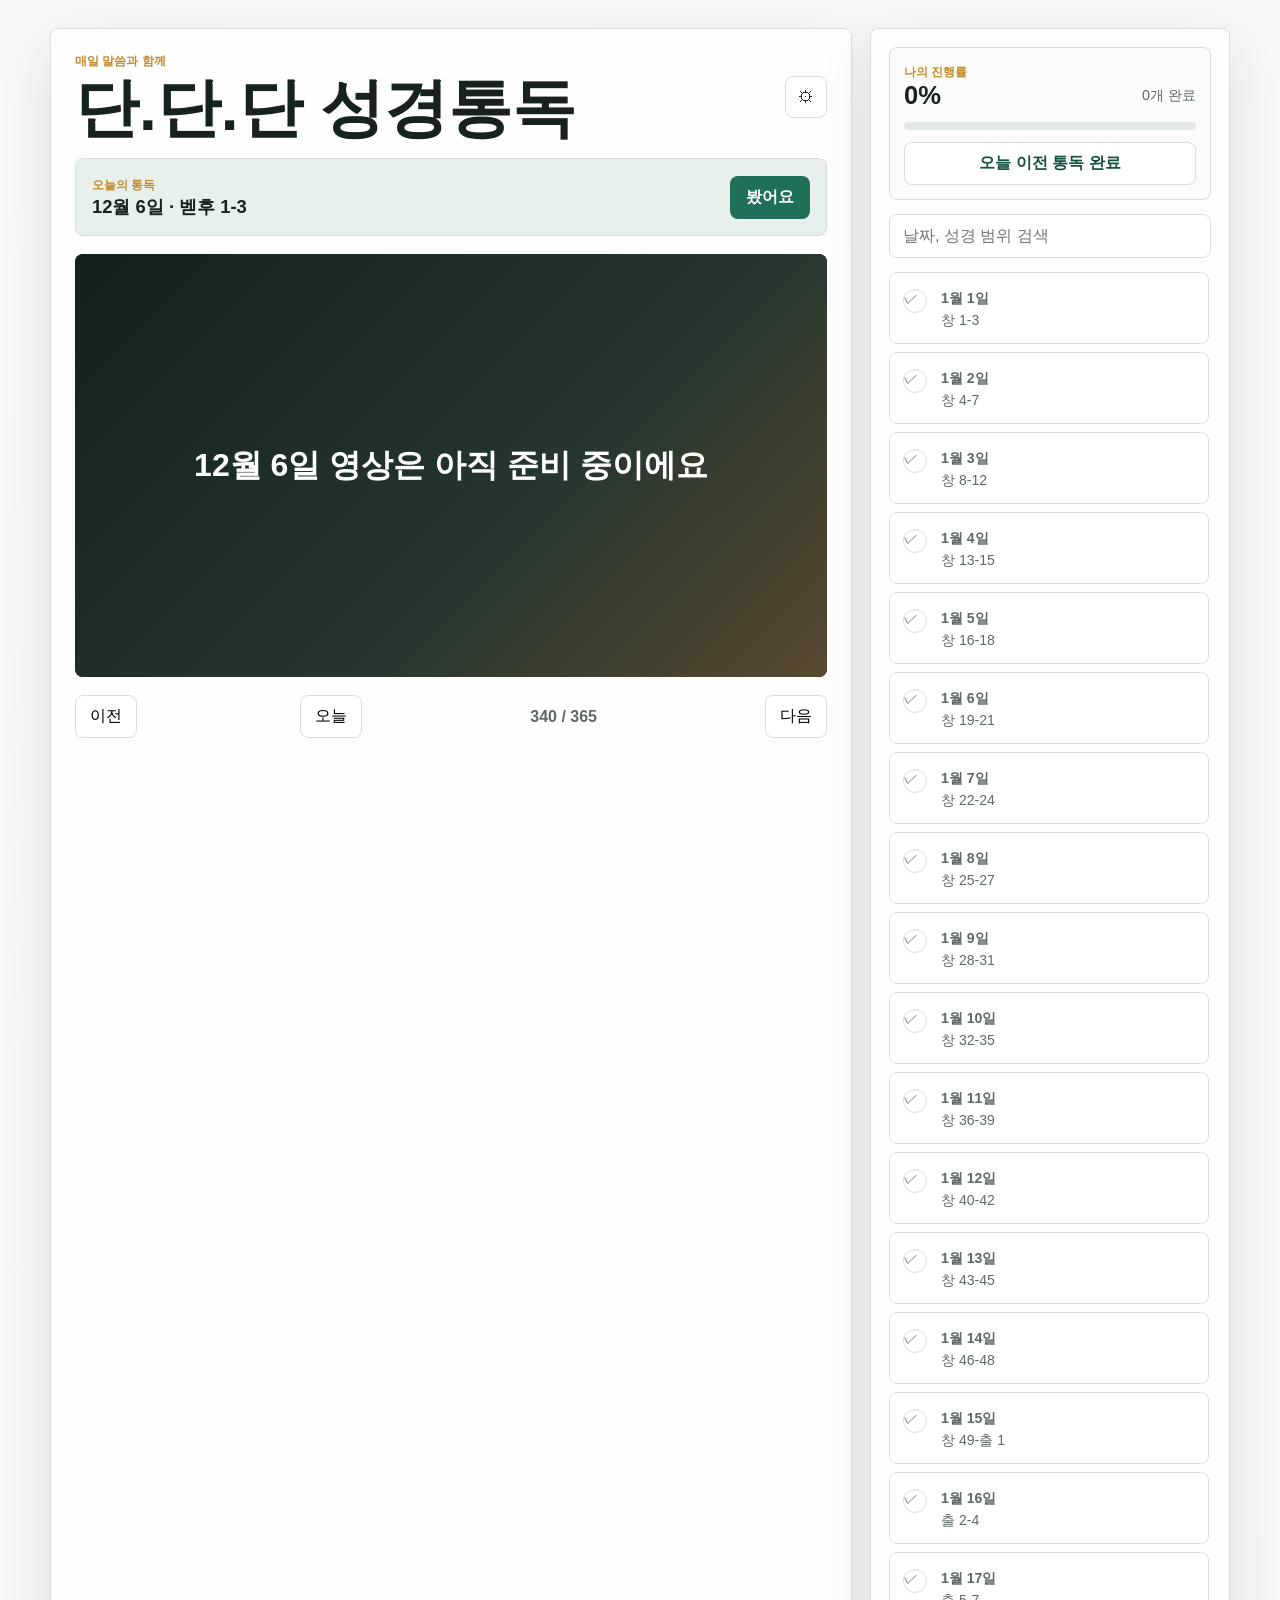
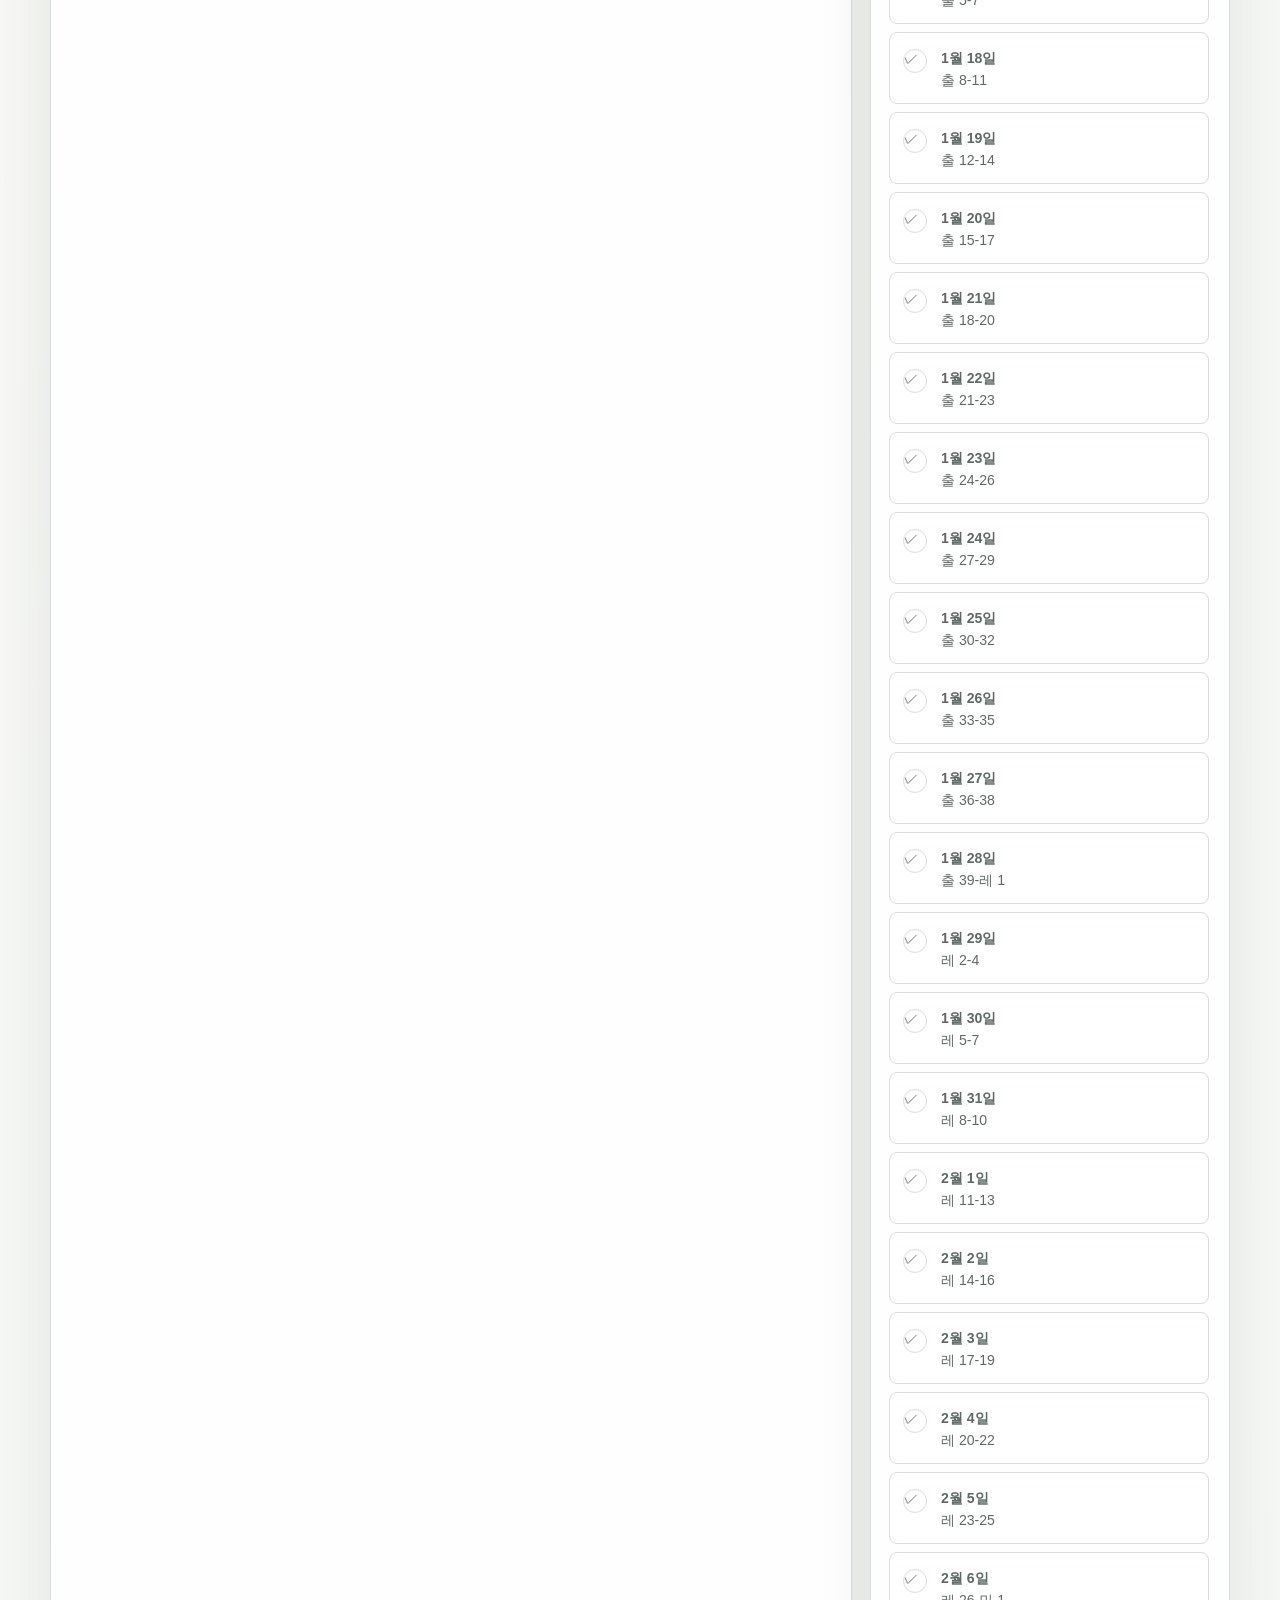
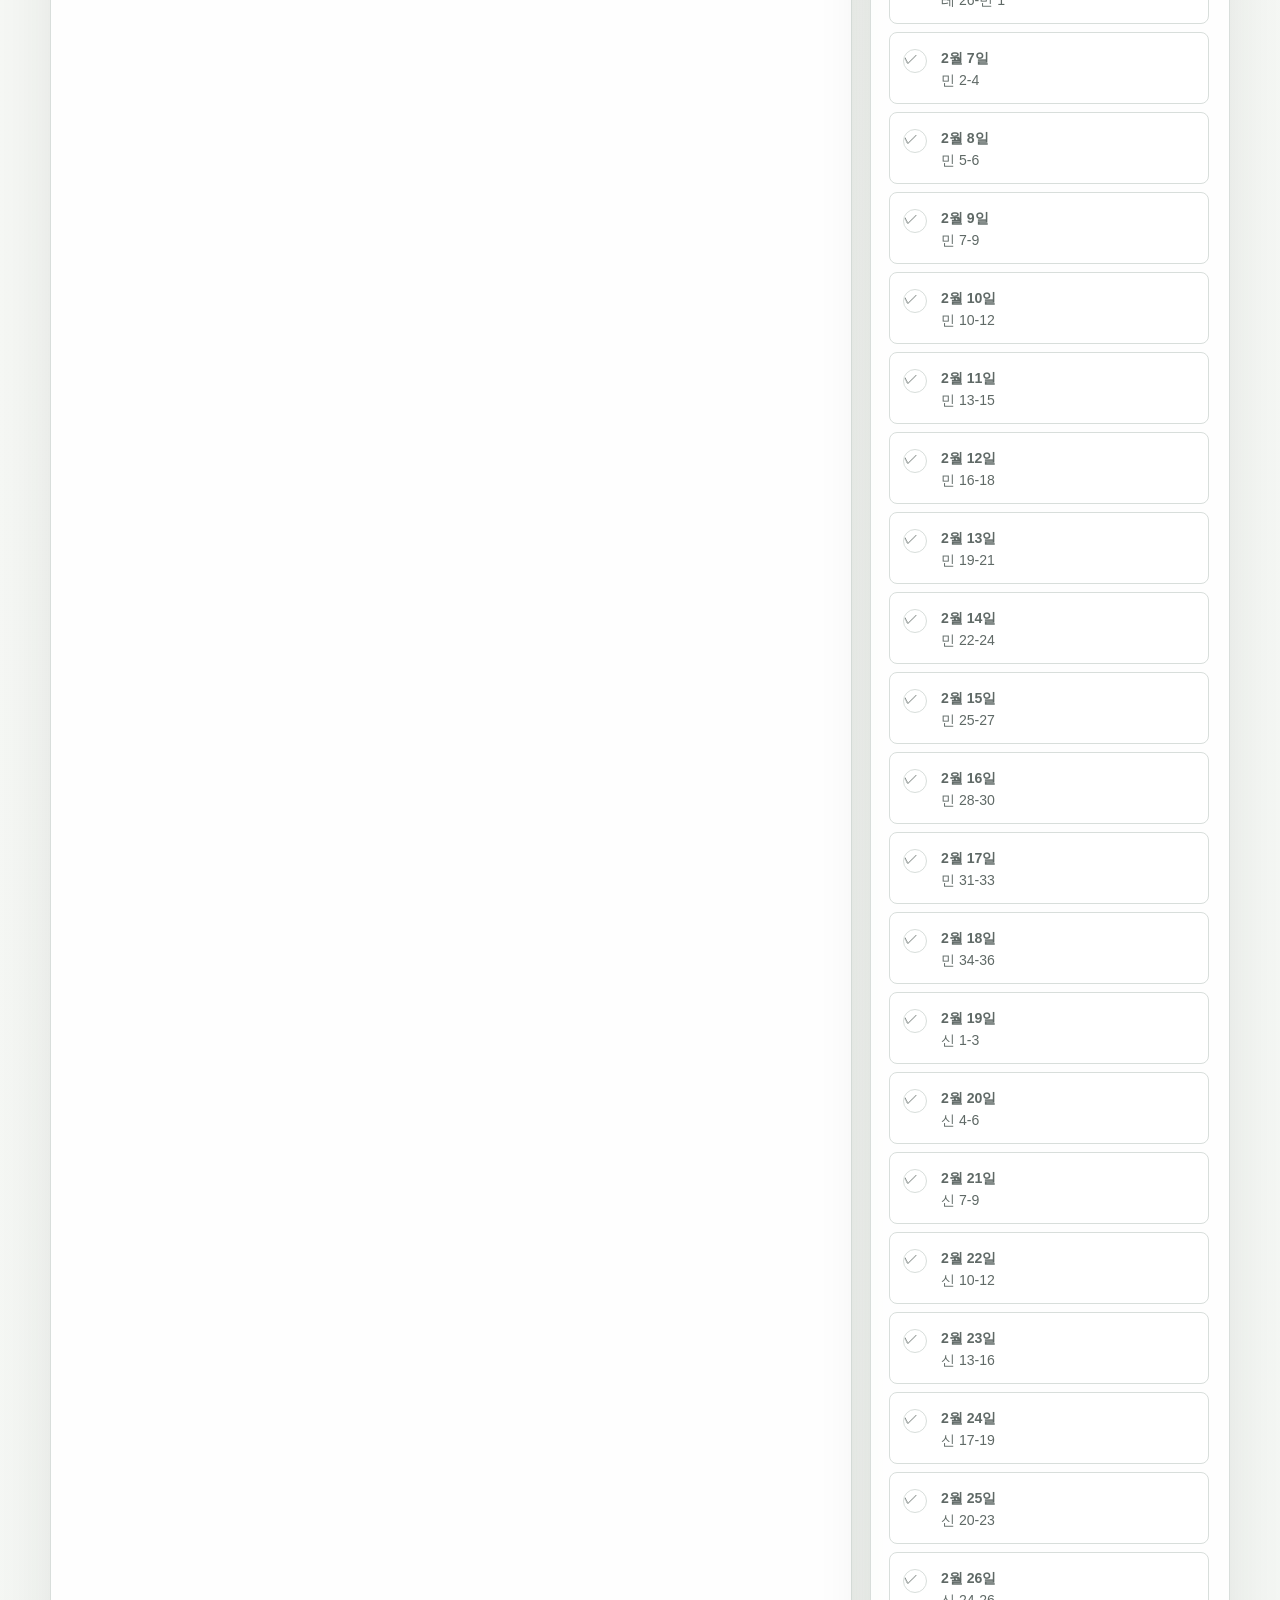
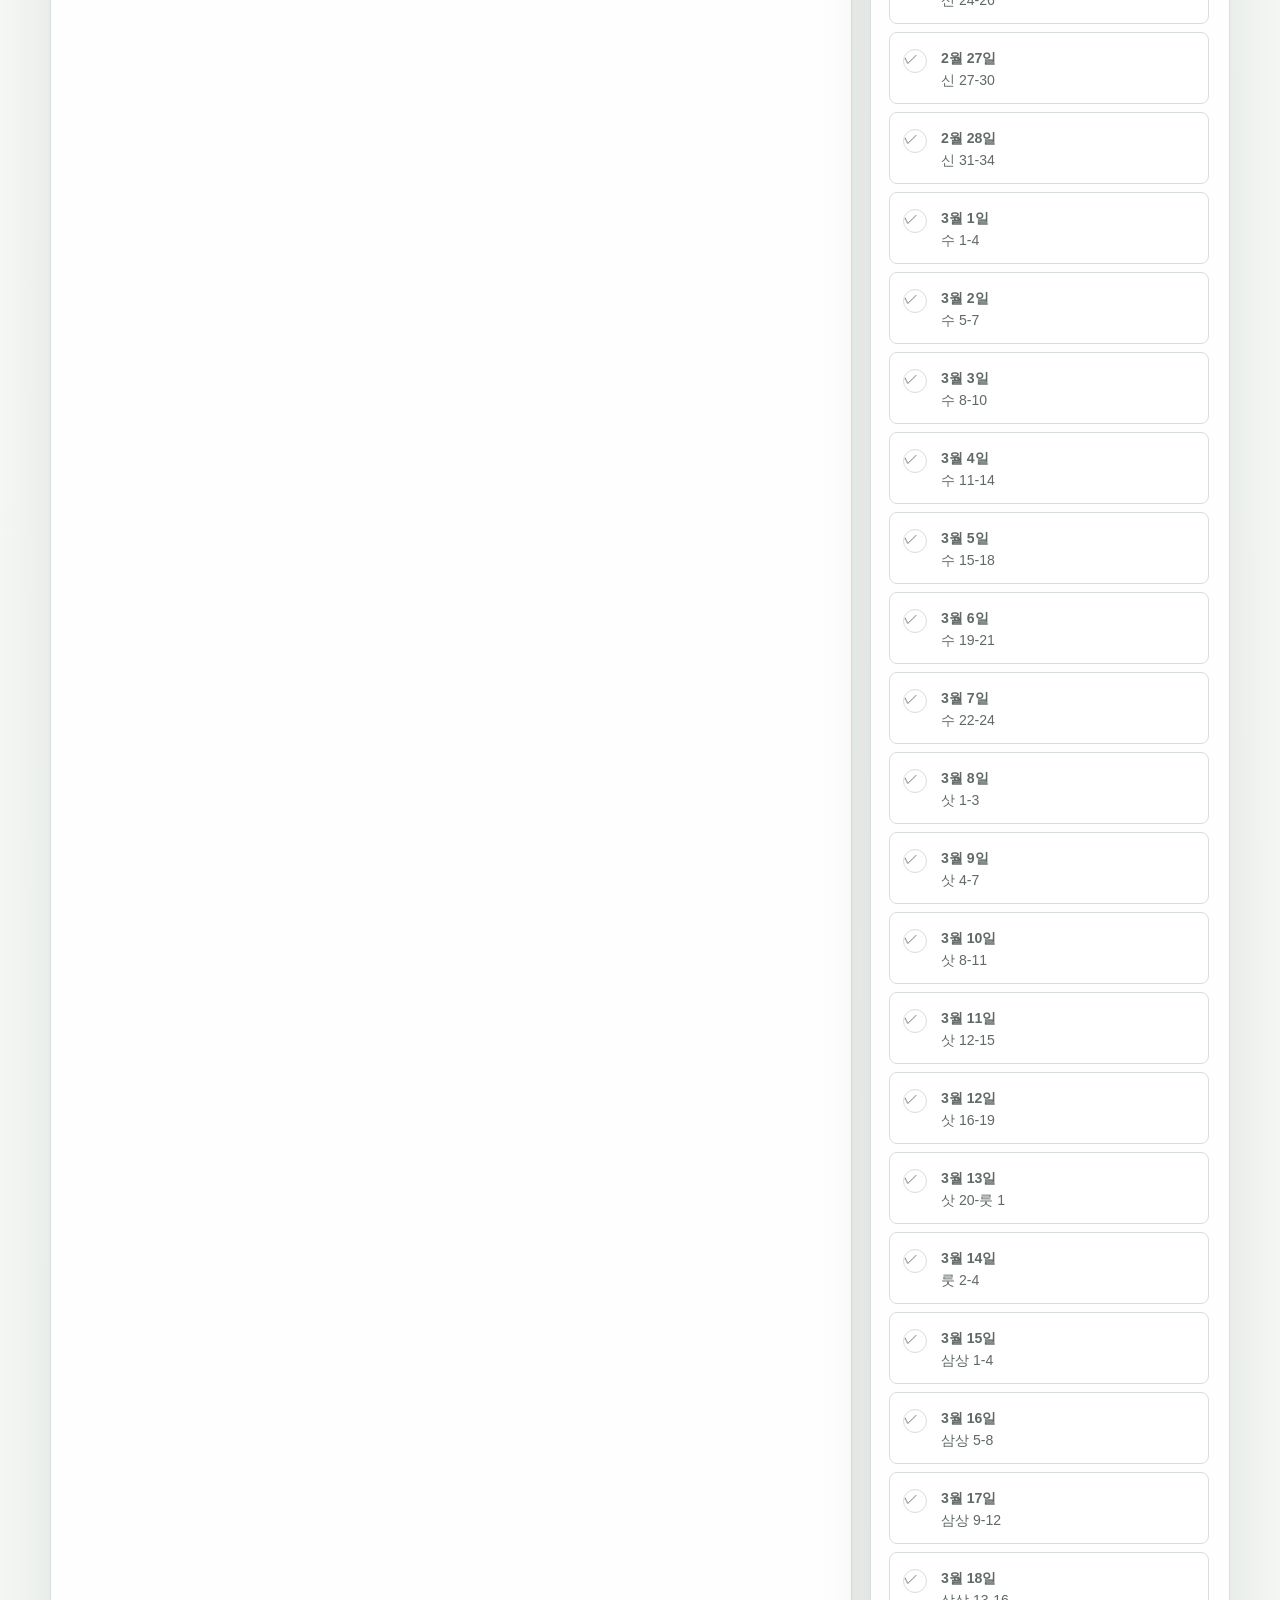
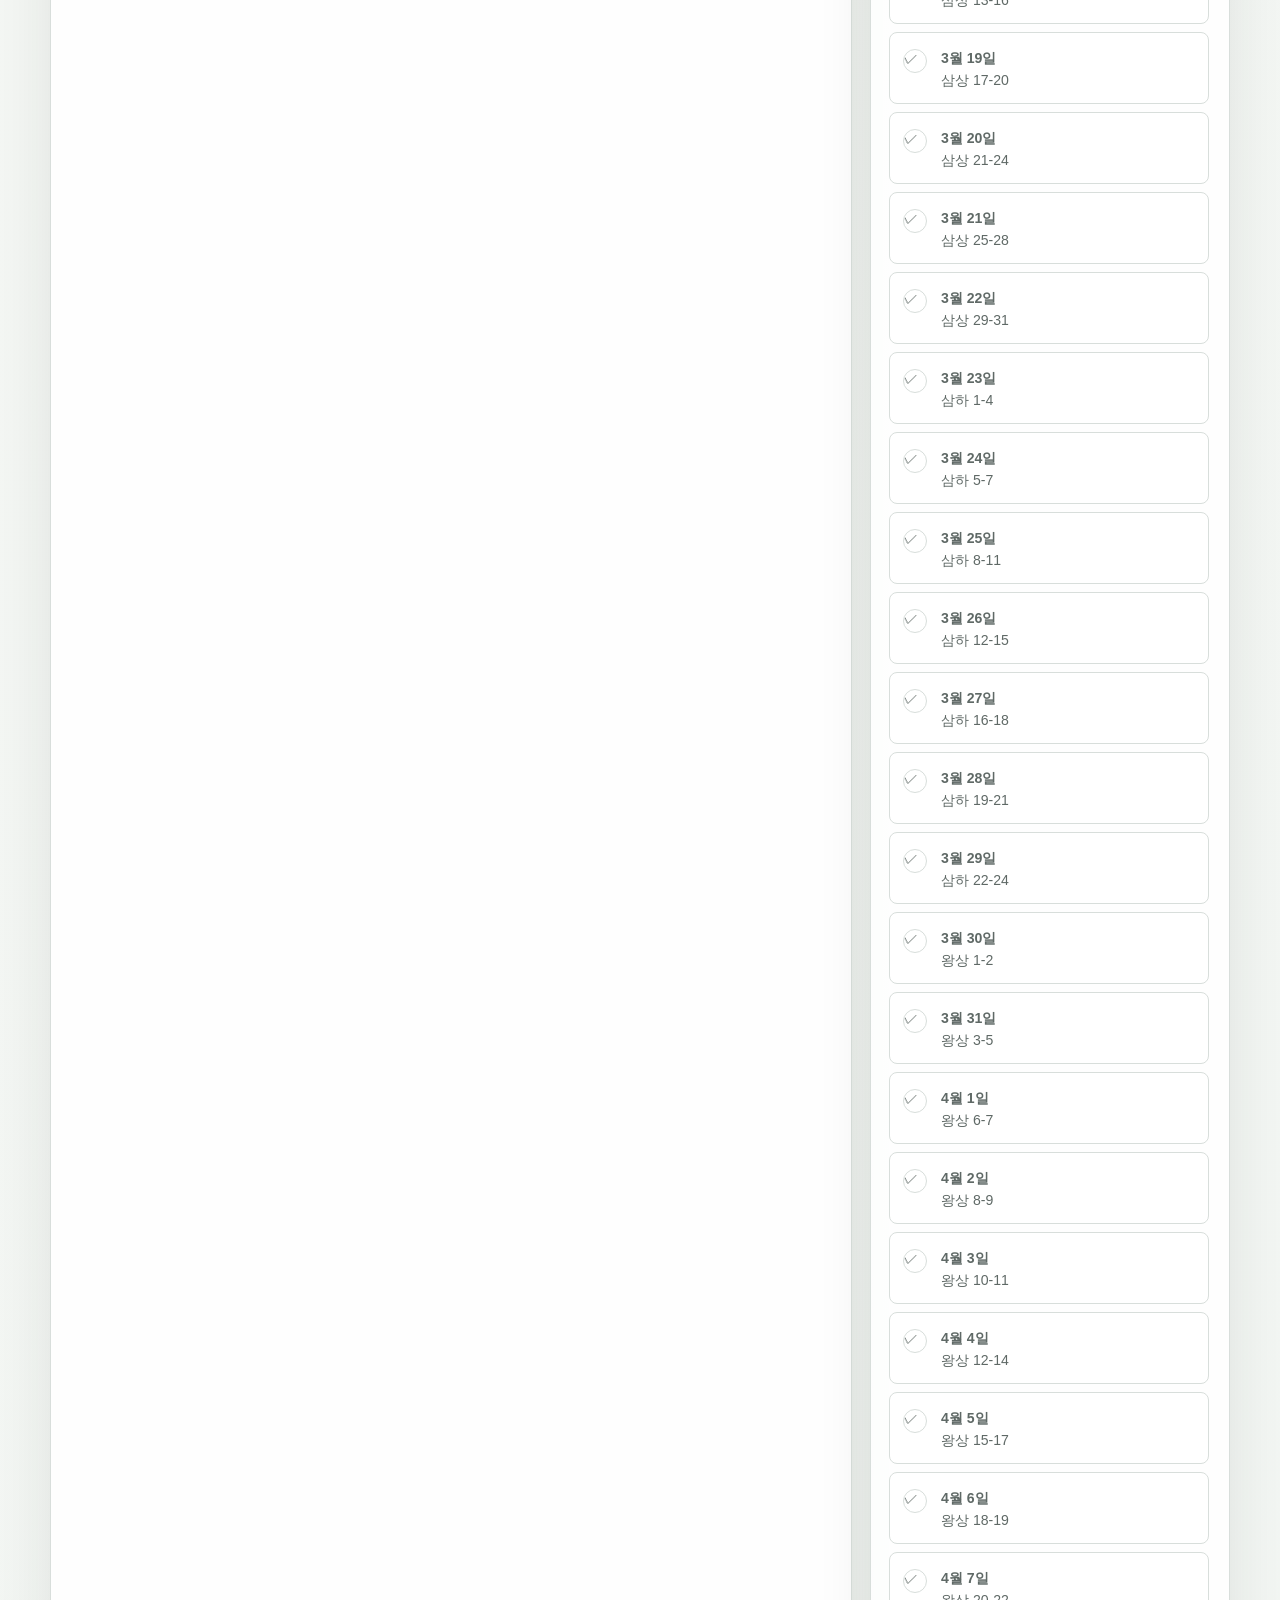
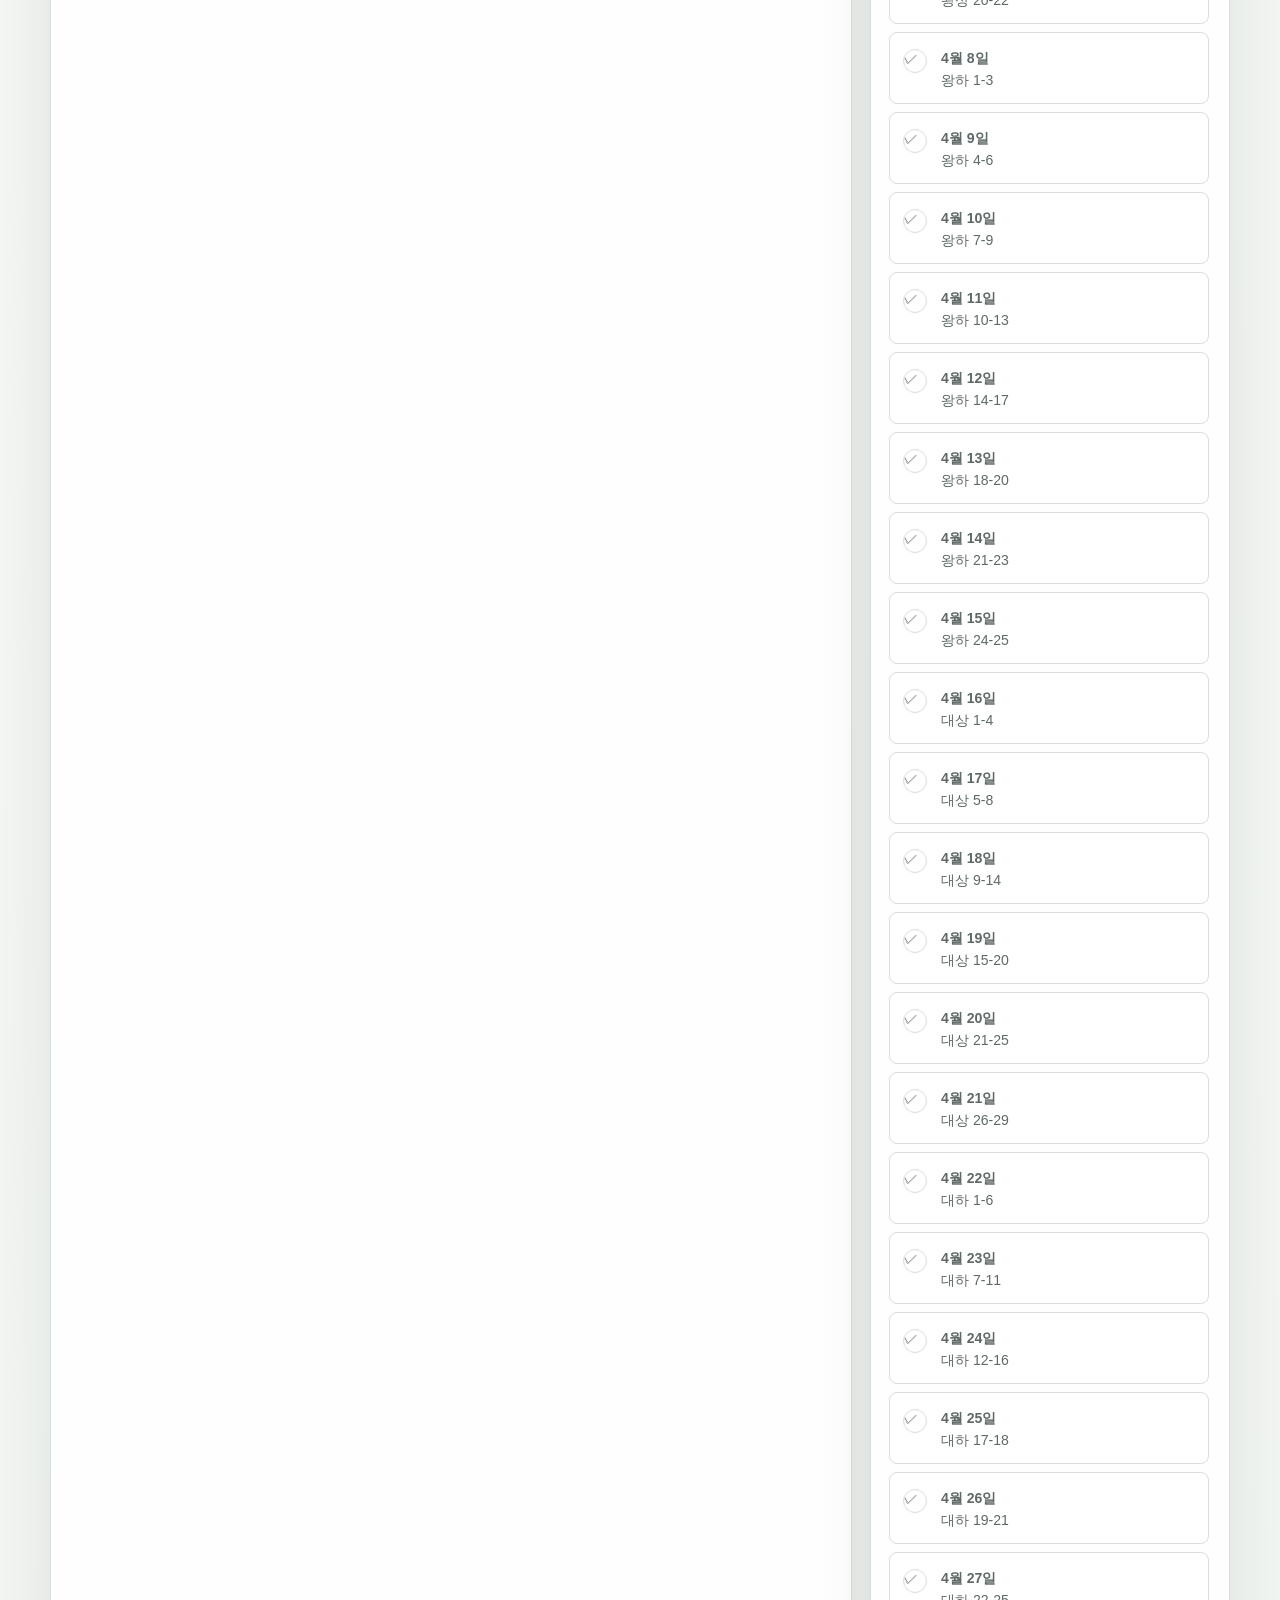
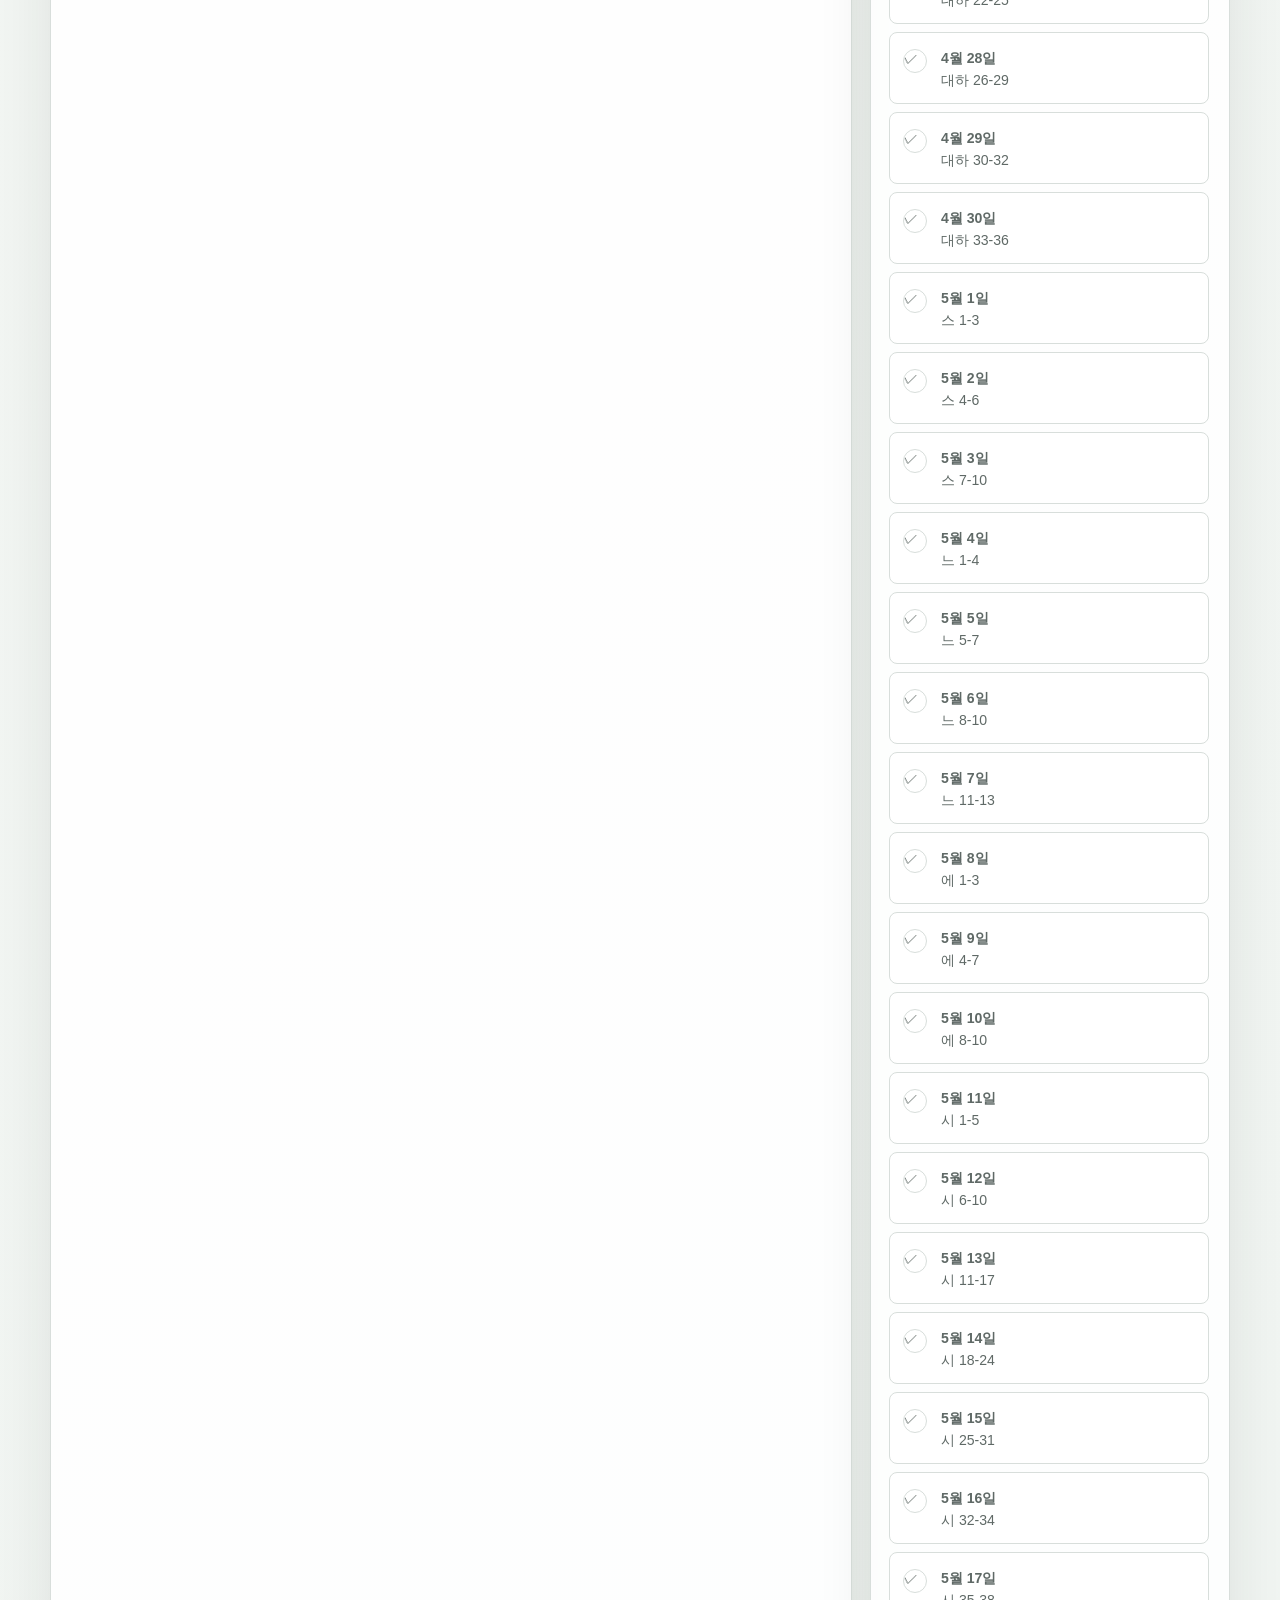
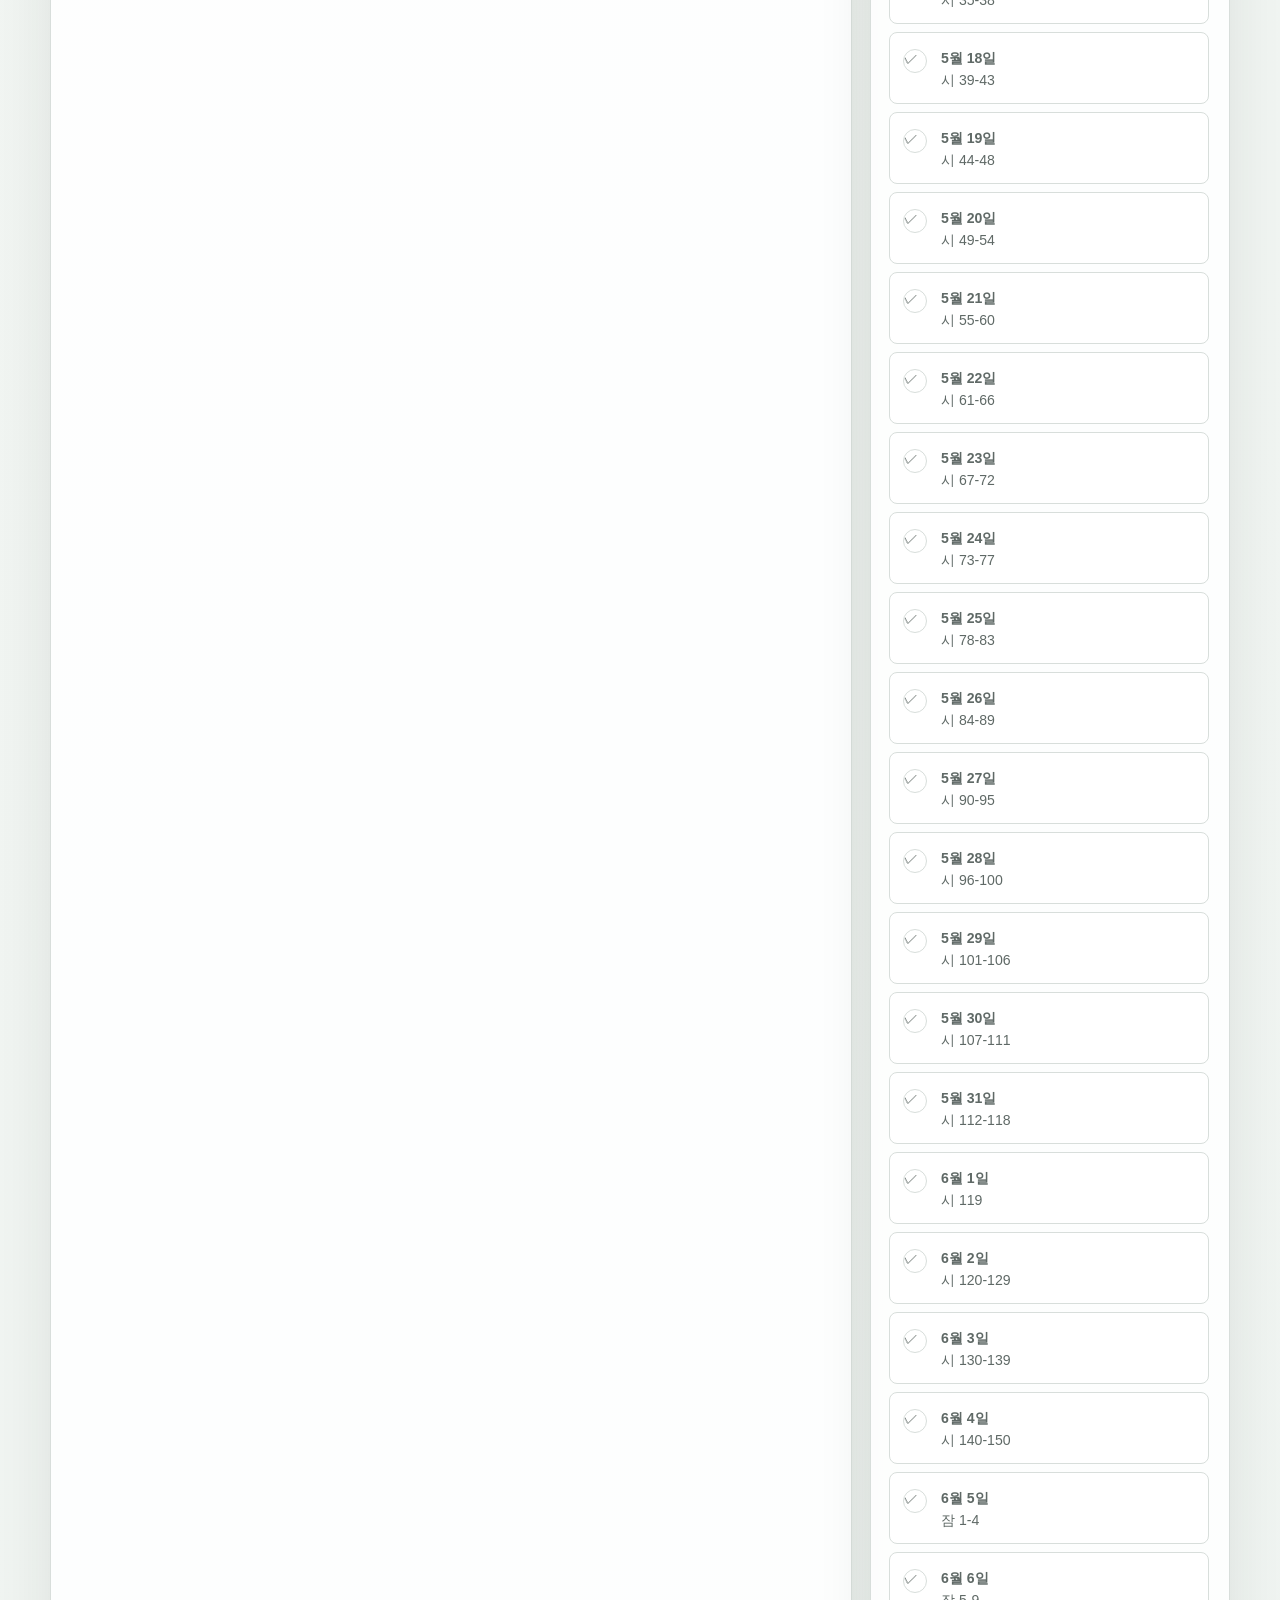
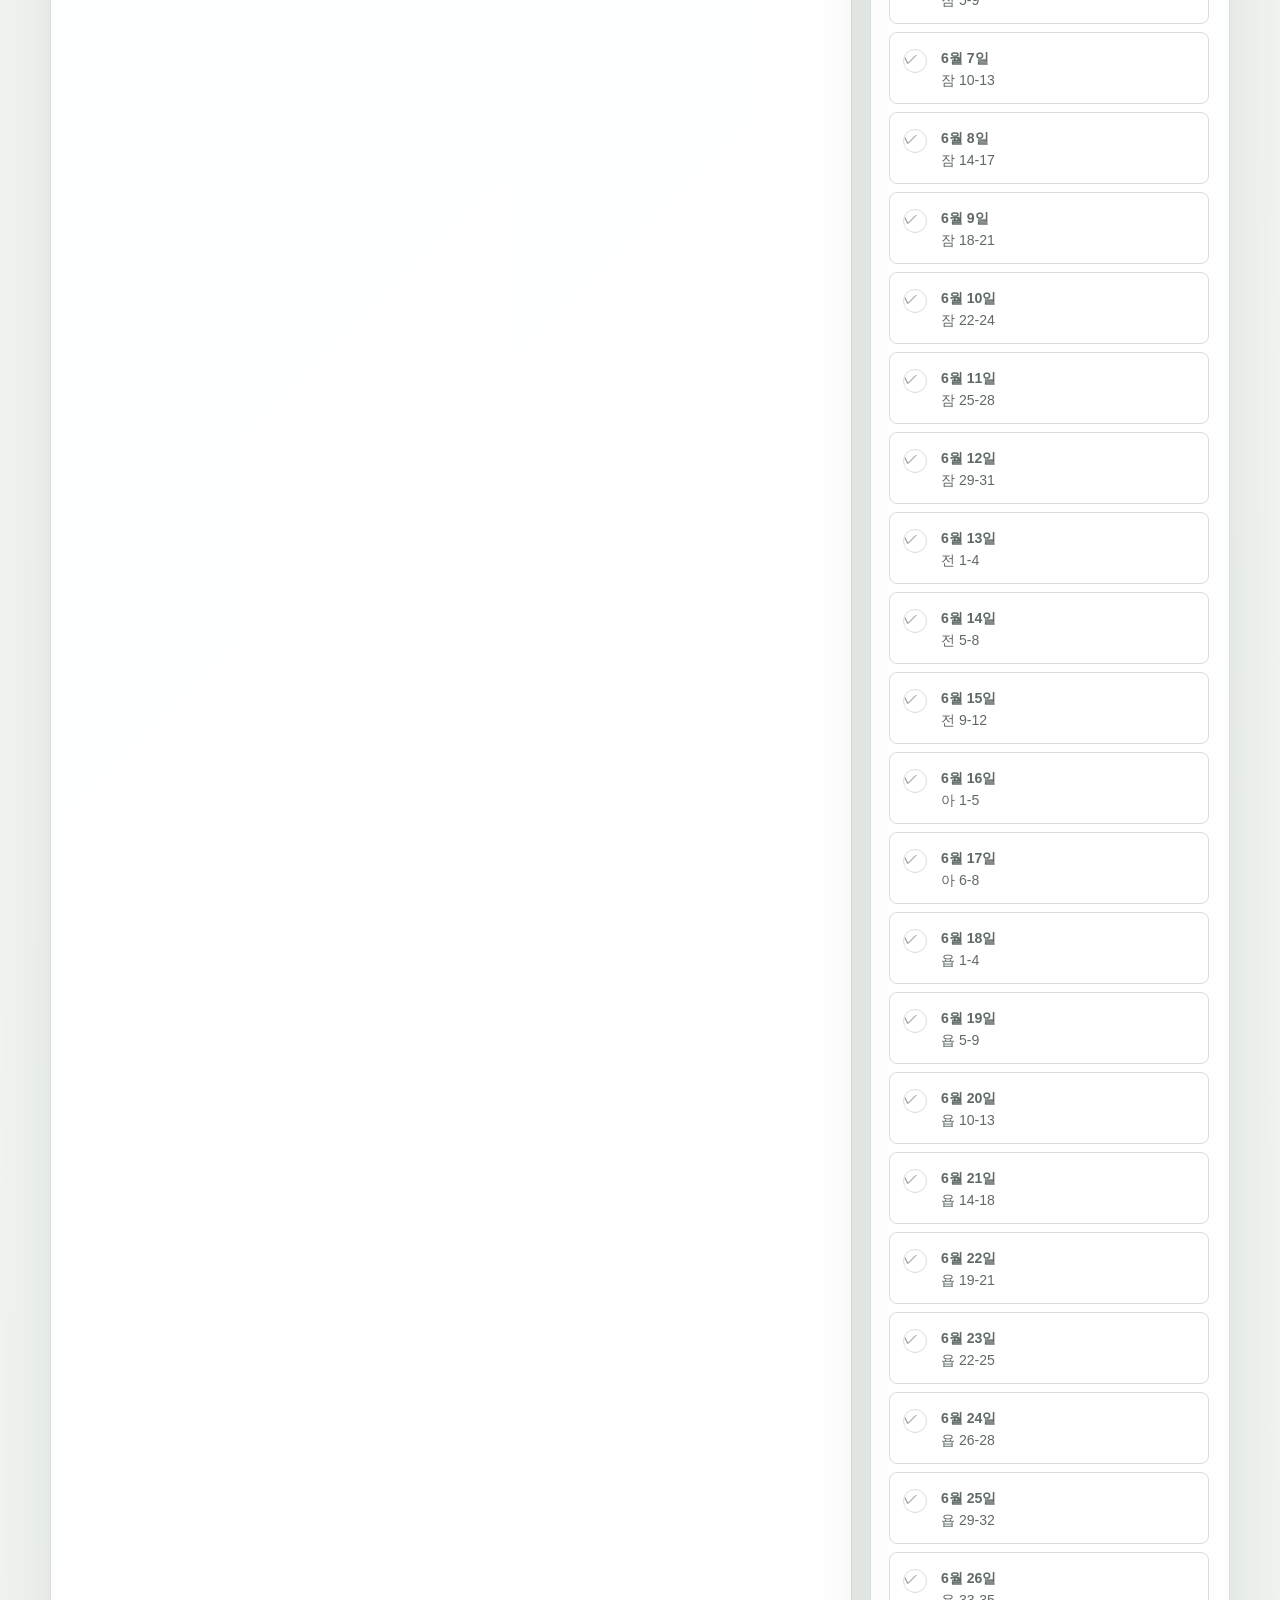
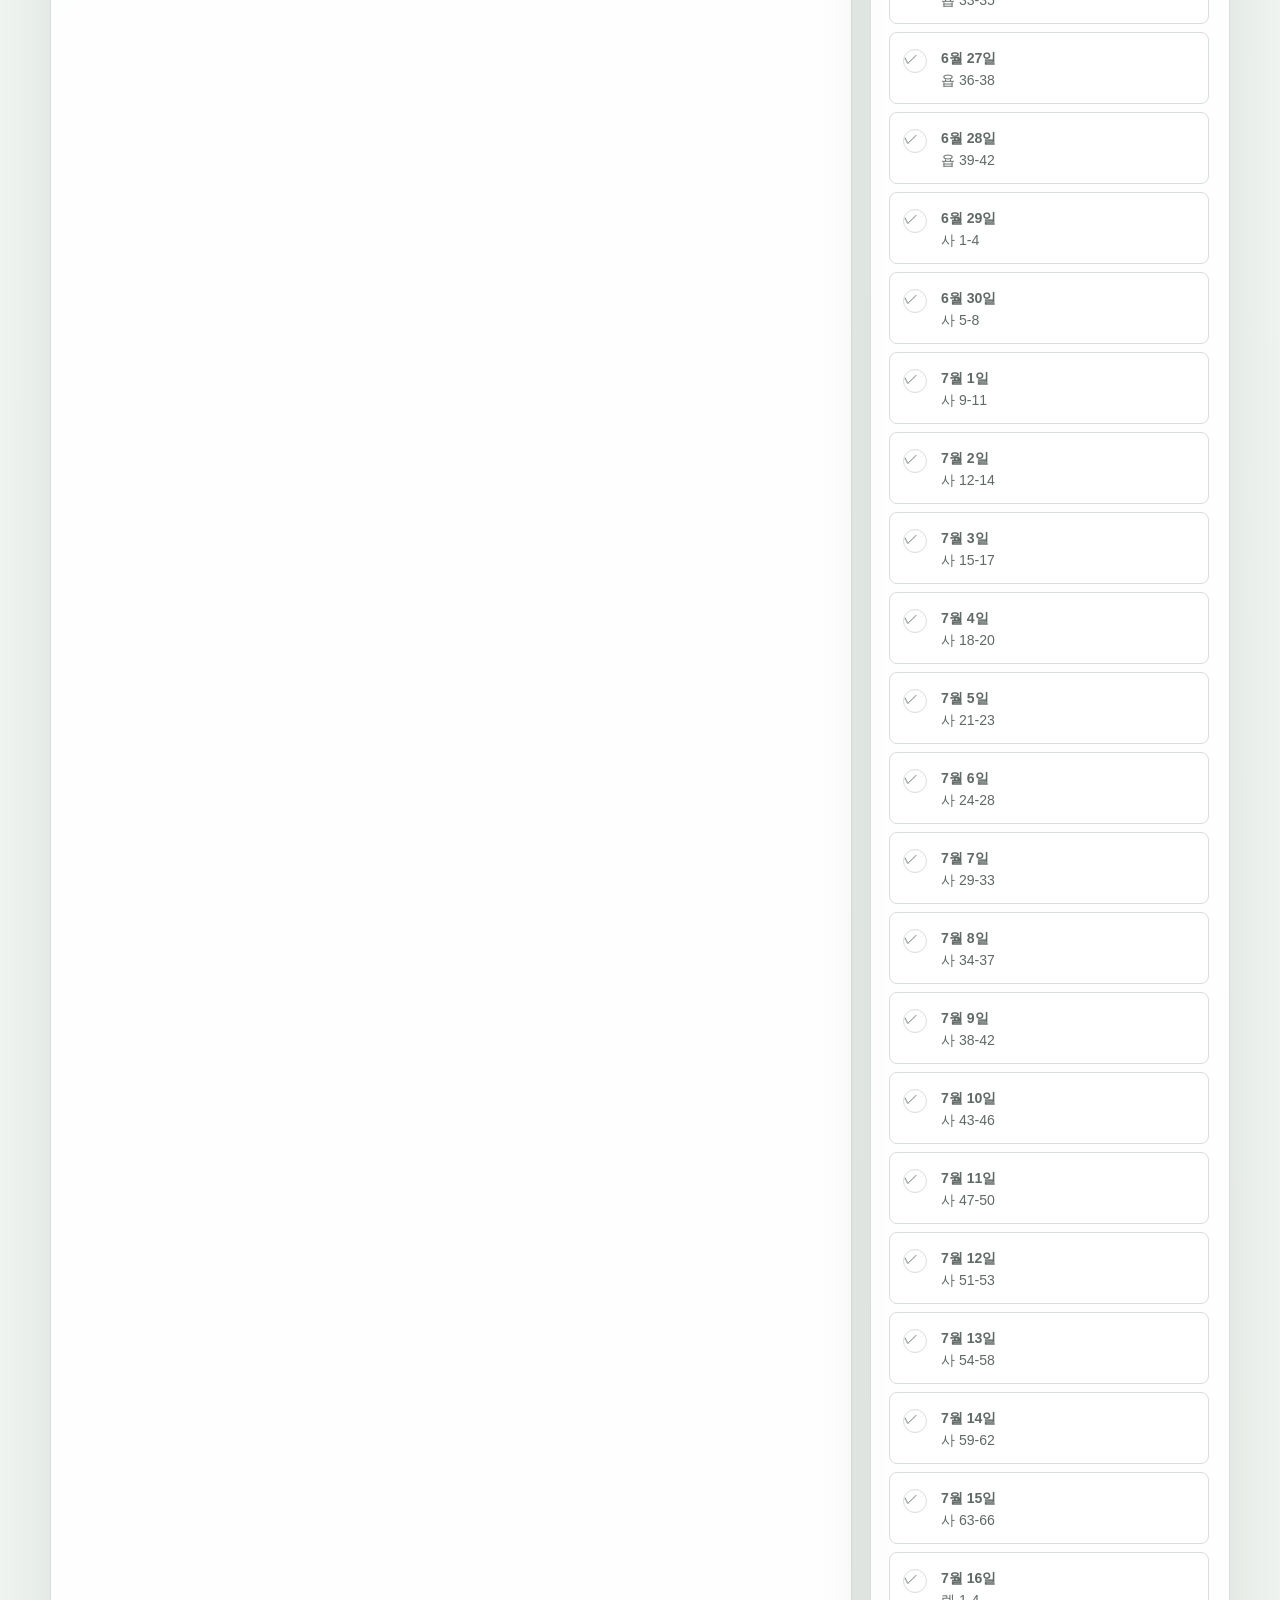
==== deploy-ready/index.html @ e026dcce "Add files via upload" ====
<!doctype html>
<html lang="ko">
  <head>
    <meta charset="utf-8" />
    <meta name="viewport" content="width=device-width, initial-scale=1" />
    <title>단.단.단 성경통독</title>
    <meta name="theme-color" content="#1f6f5b" />
    <meta name="apple-mobile-web-app-capable" content="yes" />
    <meta name="apple-mobile-web-app-title" content="단.단.단" />
    <link rel="manifest" href="./manifest.webmanifest" />
    <link rel="icon" href="./icon.svg" type="image/svg+xml" />
    <link rel="apple-touch-icon" href="./icon.svg" />
    <link rel="stylesheet" href="./styles.css?v=6" />
  </head>
  <body>
    <main class="app-shell">
      <section class="player-panel" aria-labelledby="app-title">
        <div class="topbar">
          <div>
            <p class="kicker">매일 말씀과 함께</p>
            <h1 id="app-title">단.단.단 성경통독</h1>
          </div>
          <button class="icon-button" id="settingsToggle" type="button" aria-label="설정 열기" title="설정">
            ⚙
          </button>
        </div>

        <div class="today-strip">
          <div>
            <span class="label">오늘의 통독</span>
            <strong id="todayTitle">1일차 성경통독</strong>
          </div>
          <button id="completeToday" class="primary-action" type="button">봤어요</button>
        </div>

        <div class="video-frame">
          <iframe
            id="youtubePlayer"
            title="단.단.단 성경통독 영상"
            src=""
            allow="accelerometer; autoplay; clipboard-write; encrypted-media; gyroscope; picture-in-picture; web-share"
            allowfullscreen
          ></iframe>
          <div class="empty-player" id="emptyPlayer">
            <strong>교회 유튜브 재생목록을 연결해 주세요</strong>
            <button id="connectPlaylist" class="primary-action" type="button">재생목록 연결</button>
          </div>
        </div>
        <a class="youtube-link" id="openYoutube" href="#" target="_blank" rel="noreferrer">유튜브에서 열기</a>

        <nav class="day-controls" aria-label="영상 이동">
          <button id="prevDay" type="button">이전</button>
          <button id="todayDay" type="button">오늘</button>
          <span id="dayPosition">1 / 1</span>
          <button id="nextDay" type="button">다음</button>
        </nav>
      </section>

      <aside class="list-panel" aria-label="통독 목록">
        <div class="progress-card">
          <span class="label">나의 진행률</span>
          <div class="progress-row">
            <strong id="progressText">0%</strong>
            <span id="progressCount">0개 완료</span>
          </div>
          <div class="progress-track" aria-hidden="true">
            <div id="progressFill"></div>
          </div>
          <button id="completeBeforeToday" class="secondary-action" type="button">오늘 이전 통독 완료</button>
        </div>

        <div class="search-row">
          <input id="searchInput" type="search" placeholder="날짜, 성경 범위 검색" aria-label="통독 영상 검색" />
        </div>

        <div class="playlist-list" id="playlistList"></div>
      </aside>
    </main>

    <dialog id="settingsDialog">
      <form method="dialog" class="settings-form">
        <div class="dialog-header">
          <h2>유튜브 연결</h2>
          <button class="icon-button" value="close" aria-label="닫기" title="닫기">×</button>
        </div>
        <label>
          재생목록 ID 또는 URL
          <input id="playlistInput" type="text" placeholder="https://www.youtube.com/playlist?list=..." />
        </label>
        <p>
          교회 유튜브 재생목록 주소를 붙여 넣으면 앱 전체가 그 목록으로 연결됩니다.
        </p>
        <menu>
          <button value="cancel" type="reset">취소</button>
          <button id="saveSettings" class="primary-action" value="default" type="button">저장</button>
        </menu>
      </form>
    </dialog>

    <script src="./videos.js?v=6"></script>
    <script src="./app.js?v=6"></script>
    <script>
      if ("serviceWorker" in navigator) {
        navigator.serviceWorker.getRegistrations().then((registrations) => {
          registrations.forEach((registration) => registration.unregister());
        });
      }
    </script>
  </body>
</html>
---- deploy-ready/styles.css ----
:root {
  color-scheme: light;
  --ink: #17211f;
  --muted: #5f6966;
  --line: #d8dedb;
  --paper: #f7f8f5;
  --panel: #ffffff;
  --accent: #1f6f5b;
  --accent-dark: #155141;
  --gold: #c28b2c;
  --soft: #e7f0eb;
  font-family: -apple-system, BlinkMacSystemFont, "Segoe UI", sans-serif;
}

* {
  box-sizing: border-box;
}

body {
  margin: 0;
  min-height: 100vh;
  background: linear-gradient(135deg, #f7f8f5 0%, #eef3f0 55%, #f4efe7 100%);
  color: var(--ink);
}

button,
input {
  font: inherit;
}

.app-shell {
  width: min(1180px, calc(100vw - 32px));
  min-height: 100vh;
  margin: 0 auto;
  padding: 28px 0;
  display: grid;
  grid-template-columns: minmax(0, 1fr) 360px;
  gap: 18px;
  align-items: stretch;
}

.player-panel,
.list-panel {
  background: rgba(255, 255, 255, 0.9);
  border: 1px solid var(--line);
  border-radius: 8px;
  box-shadow: 0 18px 55px rgba(28, 41, 36, 0.09);
}

.player-panel {
  padding: 24px;
  display: flex;
  flex-direction: column;
  gap: 18px;
}

.topbar,
.today-strip,
.progress-row,
.day-controls,
.dialog-header,
menu {
  display: flex;
  align-items: center;
  justify-content: space-between;
  gap: 14px;
}

.kicker,
.label {
  margin: 0 0 6px;
  color: var(--gold);
  font-size: 0.78rem;
  font-weight: 800;
  letter-spacing: 0;
}

h1,
h2 {
  margin: 0;
  letter-spacing: 0;
}

h1 {
  font-size: clamp(2rem, 5vw, 4.2rem);
  line-height: 1;
}

h2 {
  font-size: 1.2rem;
}

.icon-button {
  width: 42px;
  height: 42px;
  border: 1px solid var(--line);
  border-radius: 8px;
  background: var(--panel);
  color: var(--ink);
  cursor: pointer;
}

.today-strip {
  border: 1px solid var(--line);
  border-radius: 8px;
  padding: 16px;
  background: var(--soft);
}

.today-strip strong {
  display: block;
  font-size: 1.15rem;
}

.primary-action {
  border: 0;
  border-radius: 8px;
  background: var(--accent);
  color: white;
  padding: 11px 16px;
  font-weight: 800;
  cursor: pointer;
  white-space: nowrap;
}

.primary-action:hover {
  background: var(--accent-dark);
}

.secondary-action {
  width: 100%;
  margin-top: 12px;
  border: 1px solid var(--line);
  border-radius: 8px;
  background: var(--panel);
  color: var(--accent-dark);
  padding: 10px 12px;
  font-weight: 800;
  cursor: pointer;
}

.video-frame {
  width: 100%;
  aspect-ratio: 16 / 9;
  overflow: hidden;
  border-radius: 8px;
  background: #101817;
  position: relative;
}

.video-frame iframe {
  width: 100%;
  height: 100%;
  border: 0;
  display: block;
}

.empty-player {
  position: absolute;
  inset: 0;
  display: none;
  place-items: center;
  align-content: center;
  gap: 16px;
  padding: 22px;
  text-align: center;
  background: linear-gradient(135deg, #14211d 0%, #26372f 60%, #59482f 100%);
  color: white;
}

.empty-player strong {
  font-size: clamp(1.2rem, 3.2vw, 2rem);
}

.day-controls button,
menu button,
.youtube-link {
  border: 1px solid var(--line);
  border-radius: 8px;
  background: var(--panel);
  padding: 10px 14px;
  cursor: pointer;
}

.youtube-link {
  align-self: flex-end;
  color: var(--accent-dark);
  font-weight: 800;
  text-decoration: none;
}

#dayPosition {
  color: var(--muted);
  font-weight: 700;
  min-width: 76px;
  text-align: center;
}

.list-panel {
  padding: 18px;
  display: flex;
  flex-direction: column;
  gap: 14px;
  min-height: 0;
}

.progress-card {
  border: 1px solid var(--line);
  border-radius: 8px;
  padding: 14px;
  background: #fbfcfa;
}

.progress-row strong {
  font-size: 1.6rem;
}

.progress-row span {
  color: var(--muted);
  font-size: 0.9rem;
}

.progress-track {
  height: 8px;
  margin-top: 12px;
  border-radius: 999px;
  background: #e4e8e5;
  overflow: hidden;
}

#progressFill {
  width: 0%;
  height: 100%;
  background: var(--accent);
  transition: width 0.2s ease;
}

.search-row input,
.settings-form input {
  width: 100%;
  border: 1px solid var(--line);
  border-radius: 8px;
  padding: 12px 13px;
  color: var(--ink);
  background: white;
}

.playlist-list {
  overflow: auto;
  display: grid;
  gap: 8px;
  padding-right: 2px;
}

.day-item {
  width: 100%;
  text-align: left;
  border: 1px solid var(--line);
  border-radius: 8px;
  background: var(--panel);
  padding: 13px;
  display: grid;
  grid-template-columns: 28px 1fr;
  gap: 10px;
  cursor: pointer;
}

.day-item[aria-current="true"] {
  border-color: var(--accent);
  background: #edf6f2;
}

.check {
  width: 24px;
  height: 24px;
  display: grid;
  place-items: center;
  border-radius: 999px;
  border: 1px solid var(--line);
  color: transparent;
}

.day-item.done .check {
  color: white;
  background: var(--accent);
  border-color: var(--accent);
}

.day-item.grouped {
  background: #fbfaf5;
}

.day-item strong,
.day-item span {
  display: block;
}

.day-item span {
  margin-top: 3px;
  color: var(--muted);
  font-size: 0.88rem;
}

dialog {
  width: min(520px, calc(100vw - 28px));
  border: 1px solid var(--line);
  border-radius: 8px;
  padding: 0;
  color: var(--ink);
}

dialog::backdrop {
  background: rgba(10, 15, 14, 0.38);
}

.settings-form {
  padding: 18px;
  display: grid;
  gap: 16px;
}

.settings-form label {
  display: grid;
  gap: 8px;
  font-weight: 800;
}

.settings-form p {
  margin: 0;
  color: var(--muted);
  line-height: 1.5;
}

menu {
  padding: 0;
  margin: 0;
}

@media (max-width: 860px) {
  .app-shell {
    width: min(100vw - 20px, 560px);
    grid-template-columns: 1fr;
    padding: 10px 0;
  }

  .player-panel,
  .list-panel {
    padding: 14px;
  }

  .today-strip {
    align-items: stretch;
    flex-direction: column;
  }

  .primary-action {
    width: 100%;
  }
}
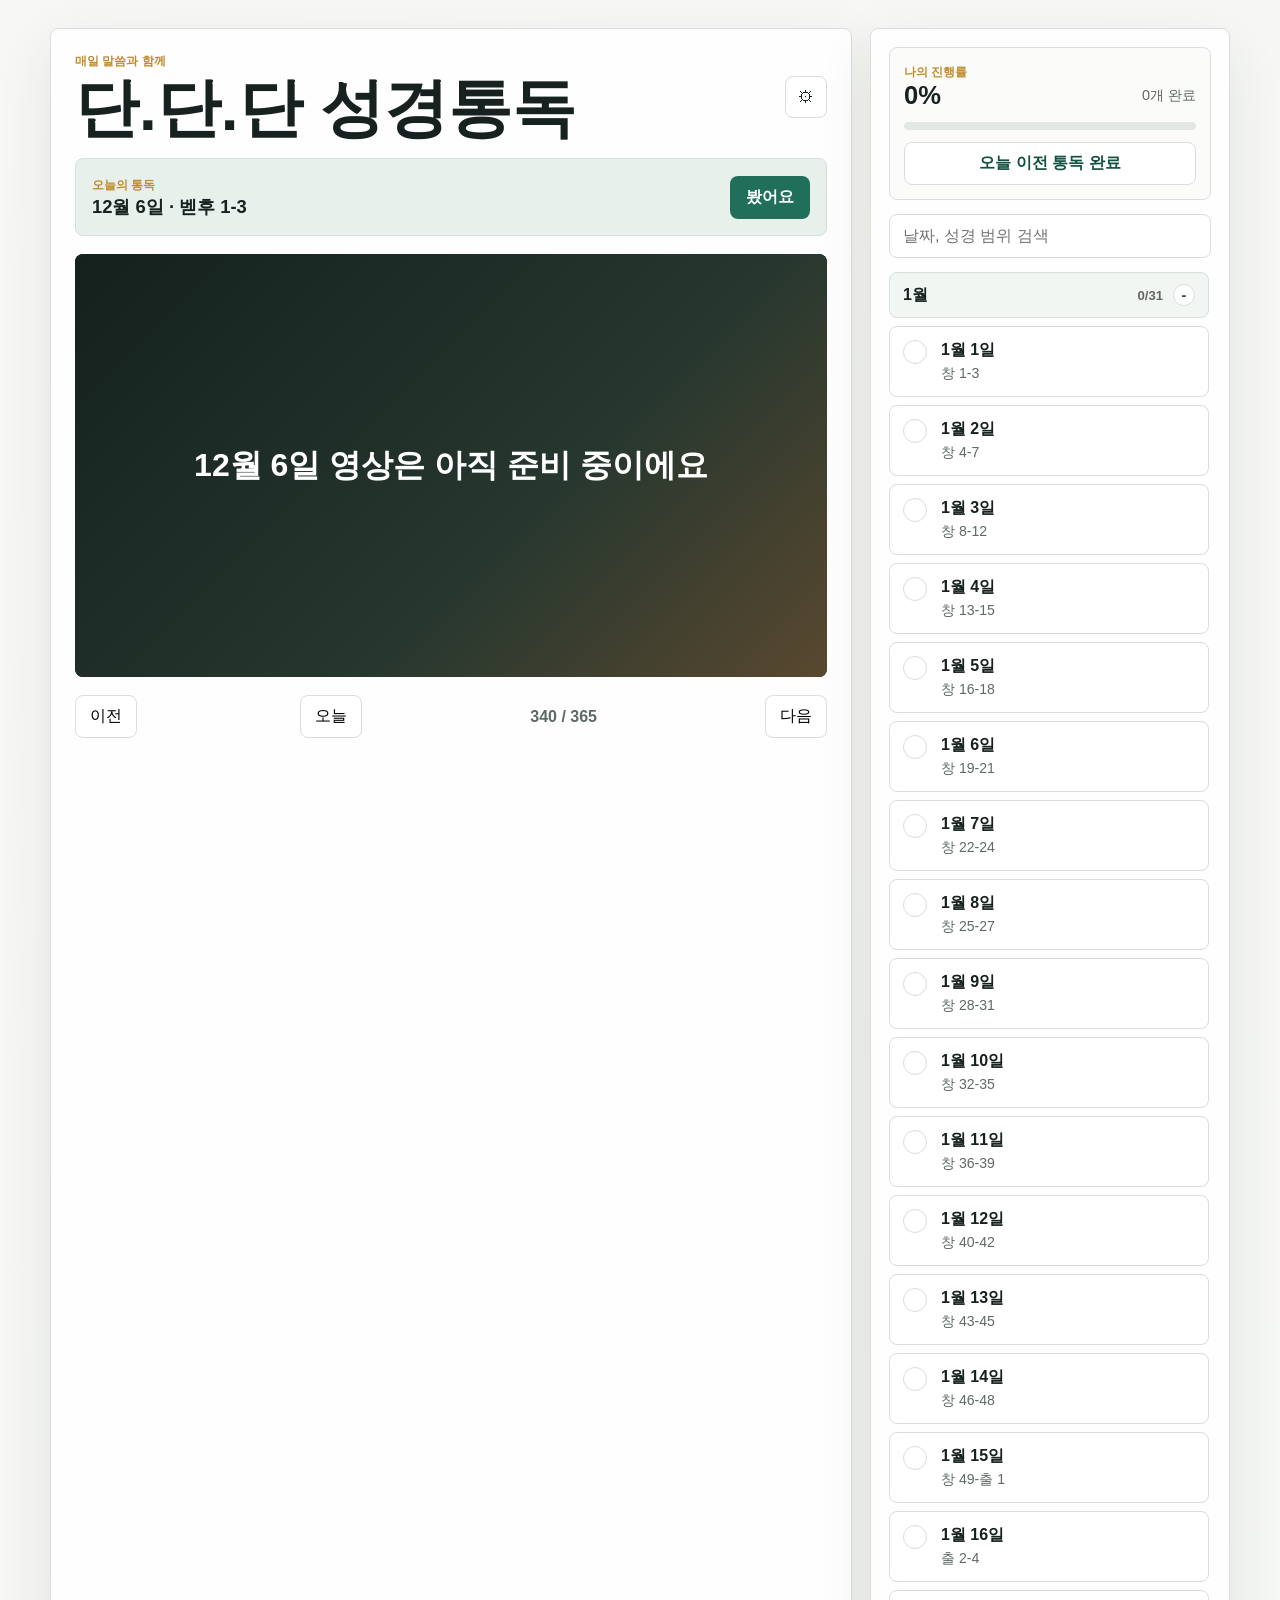
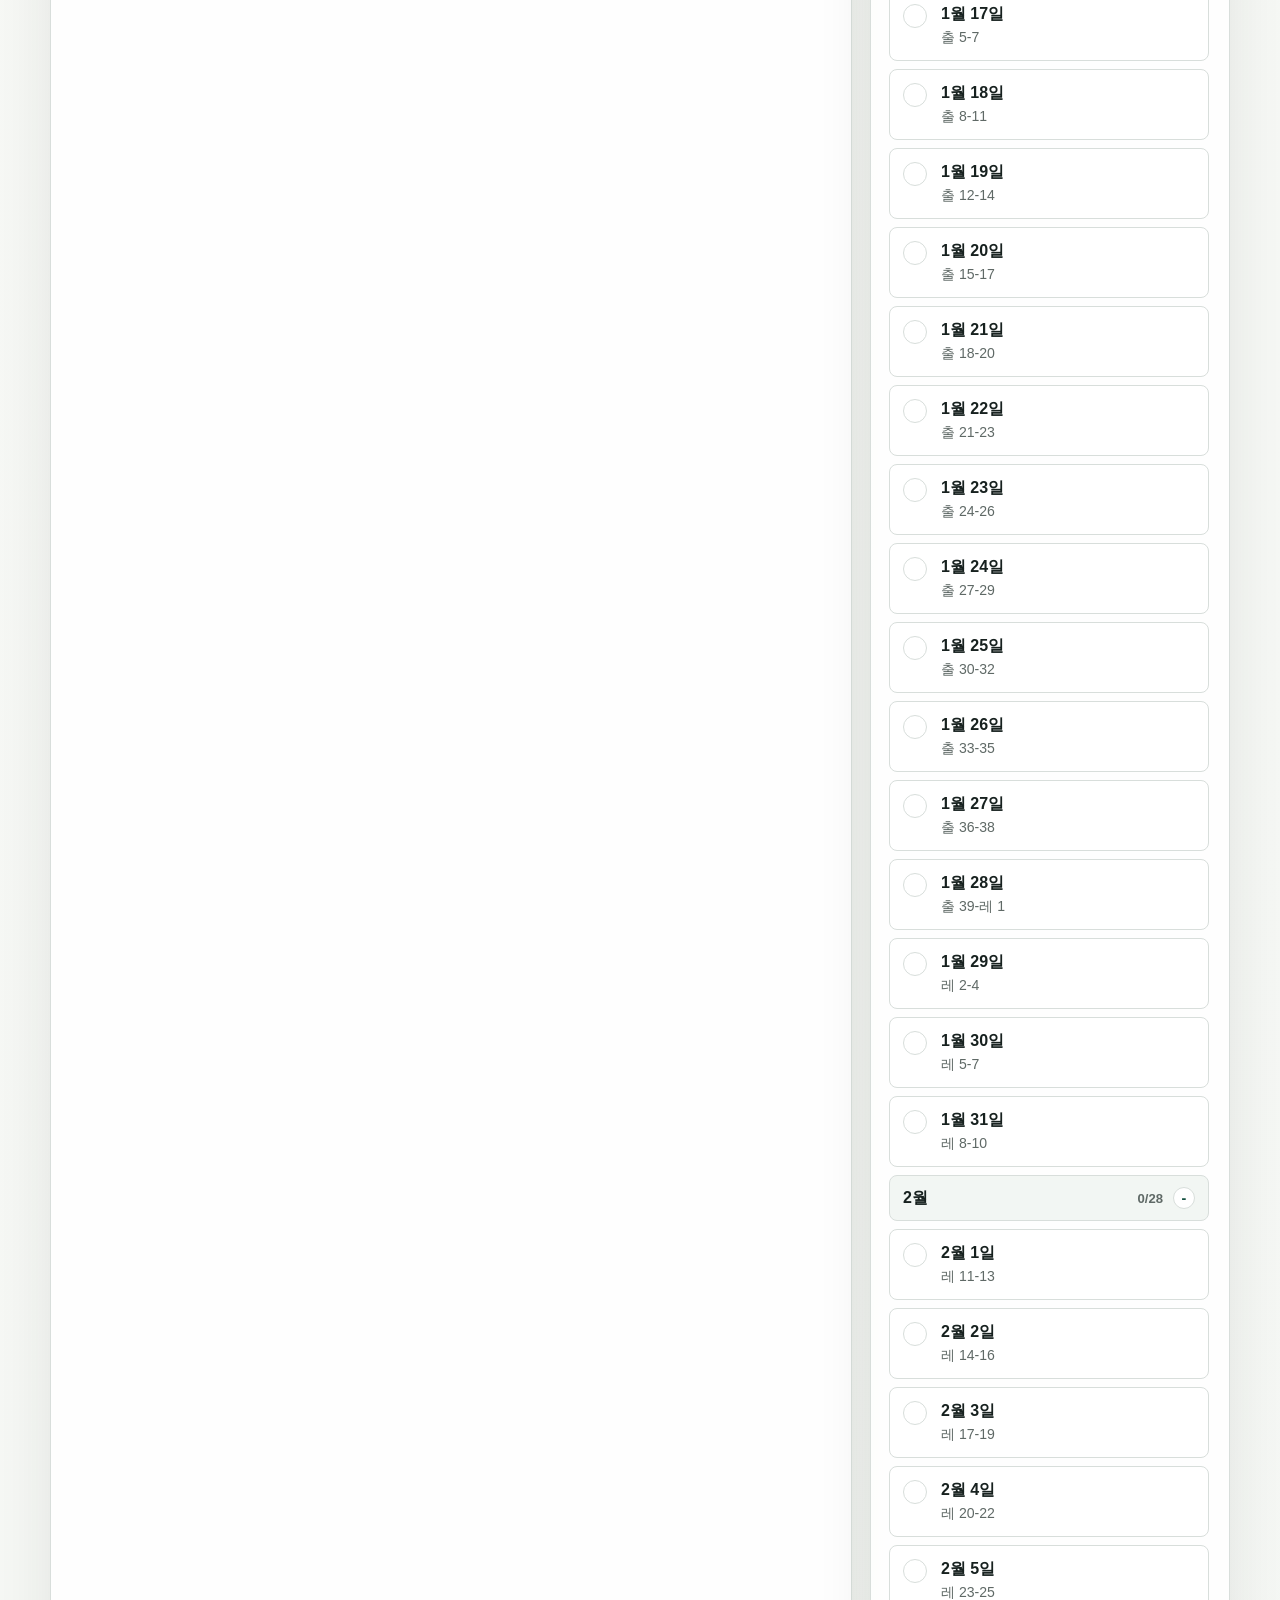
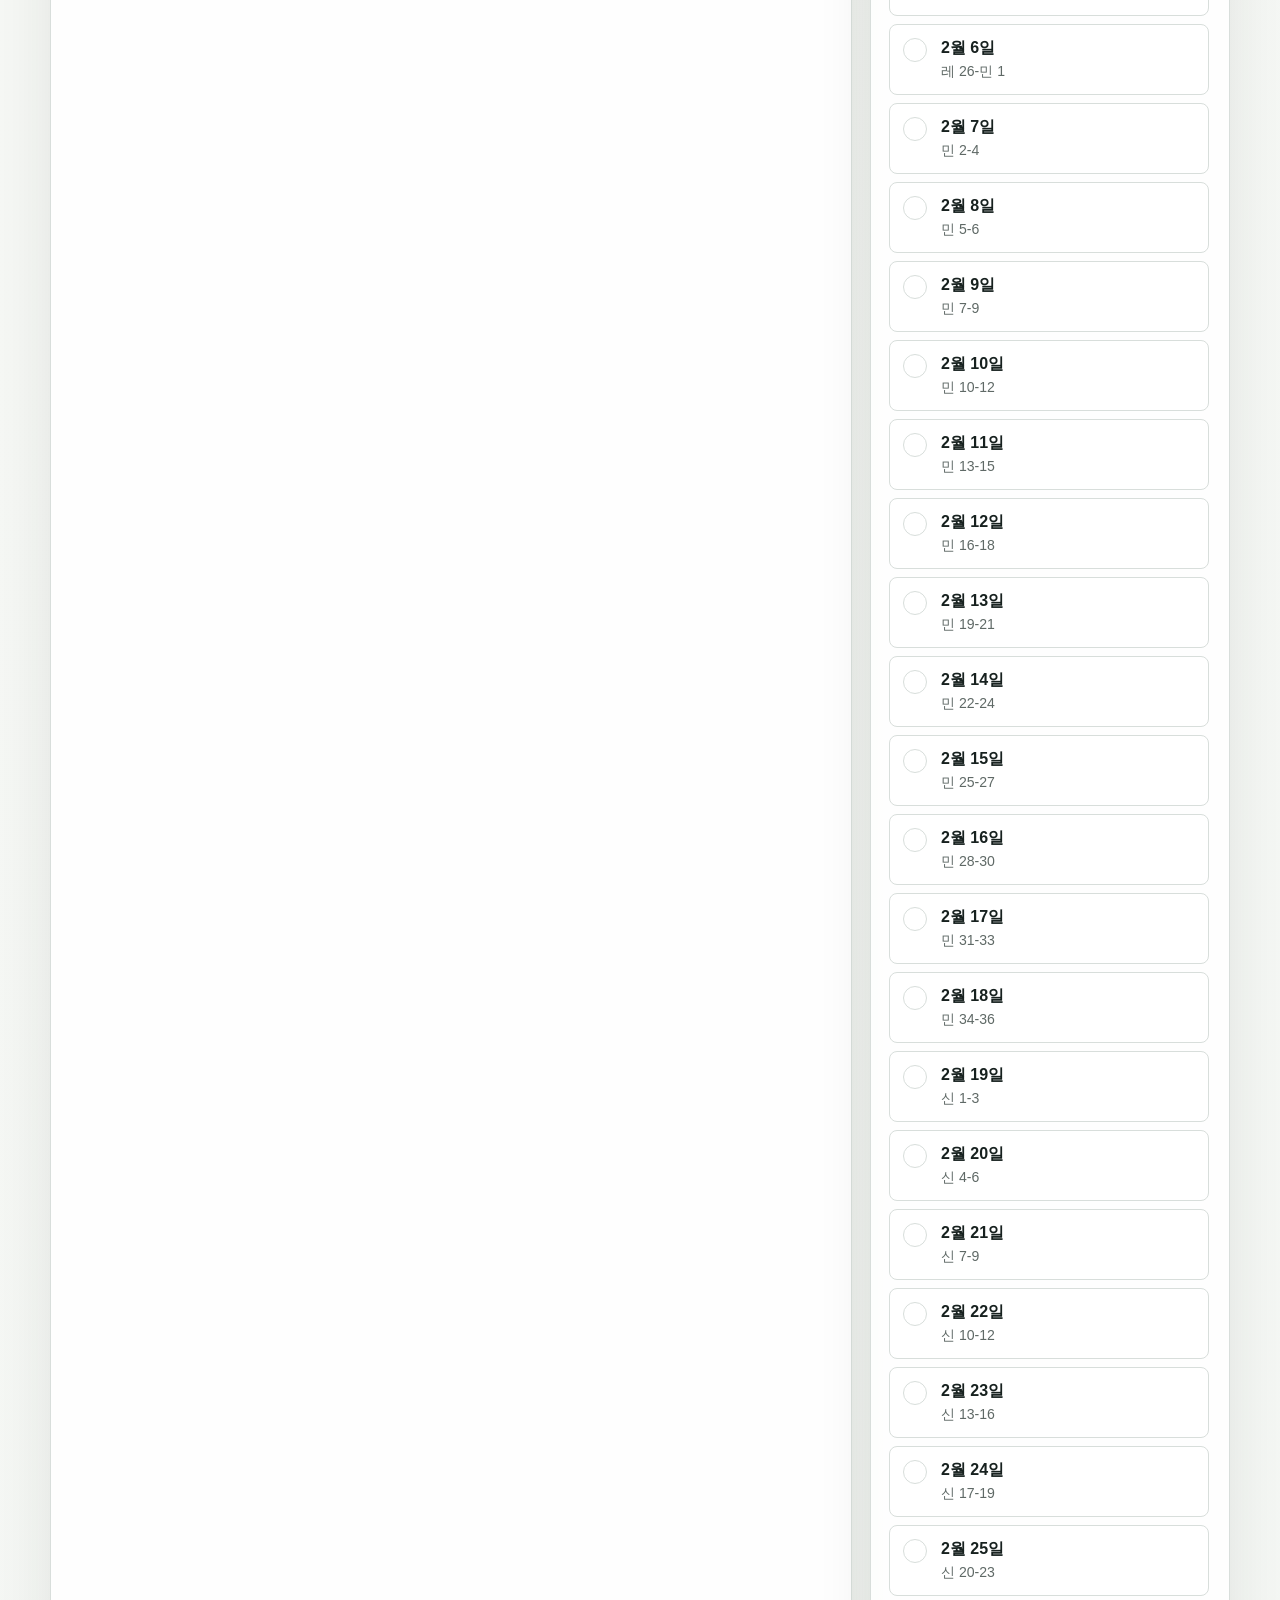
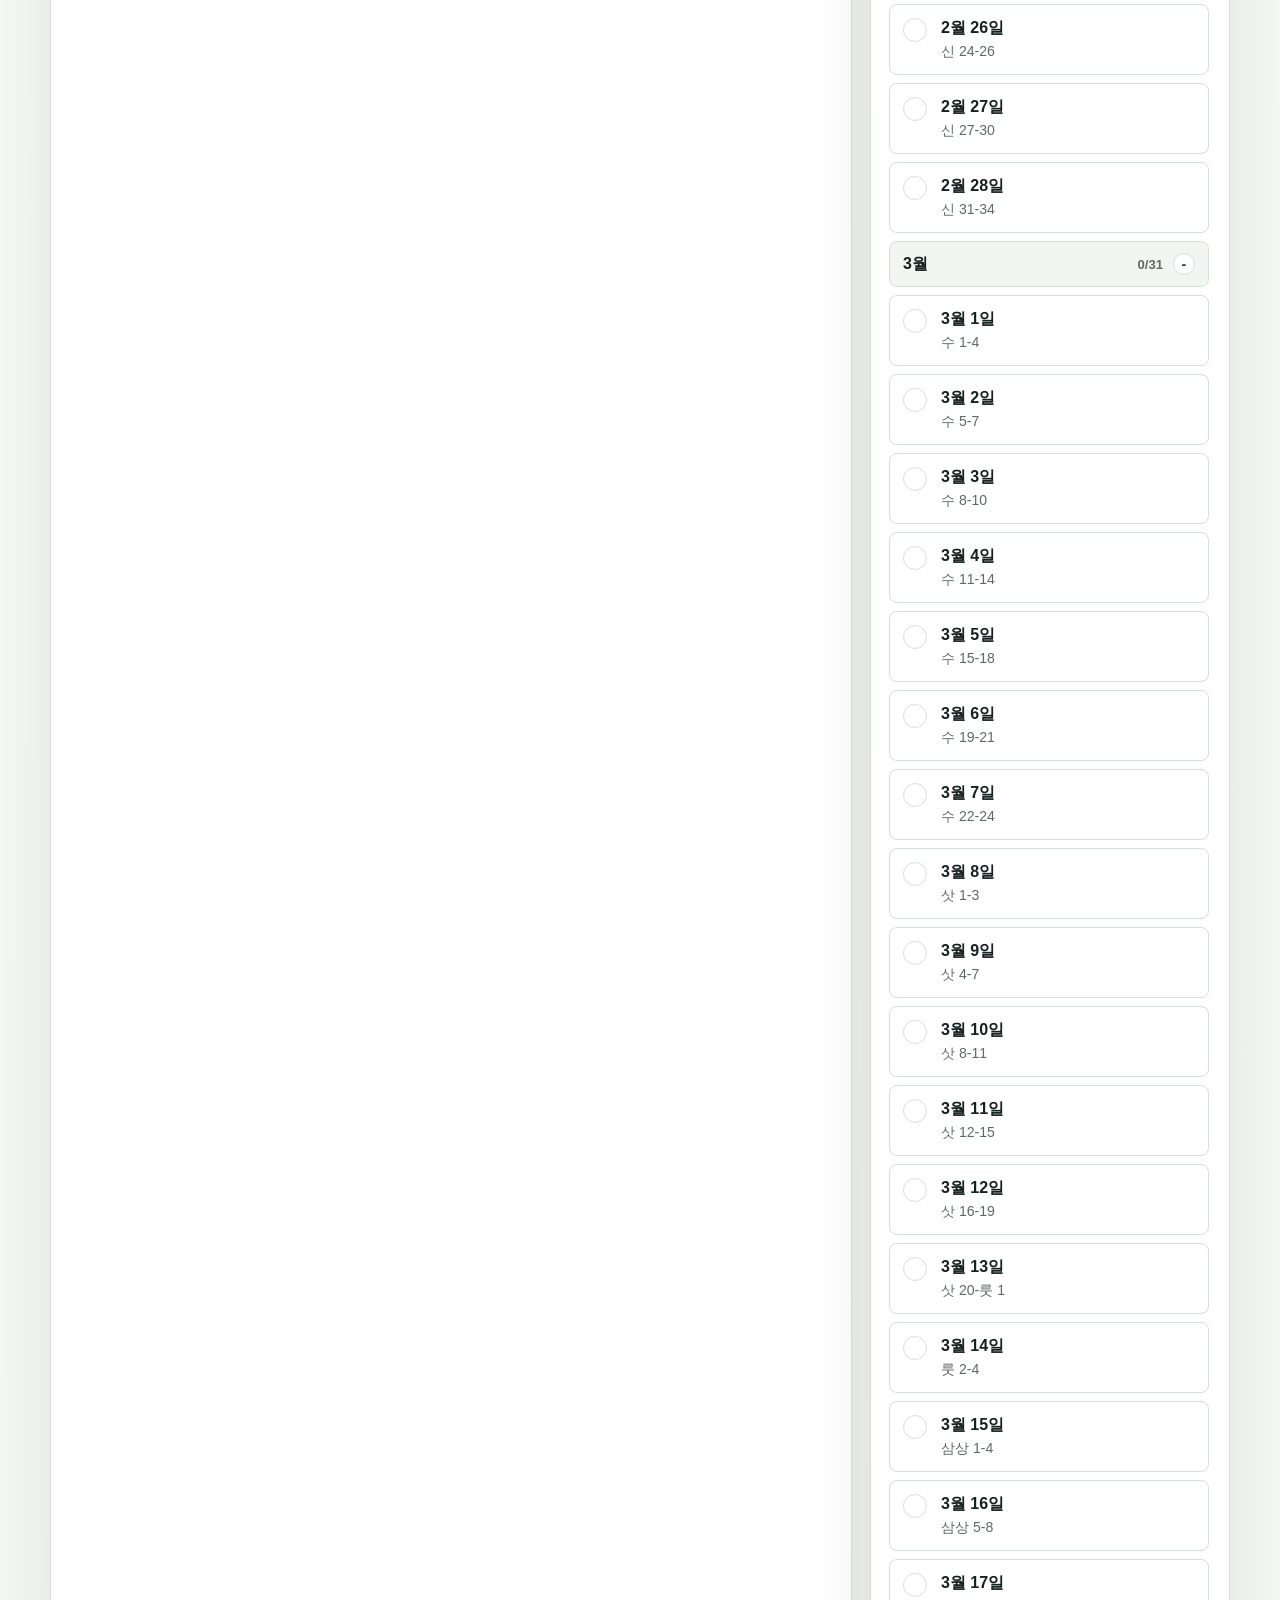
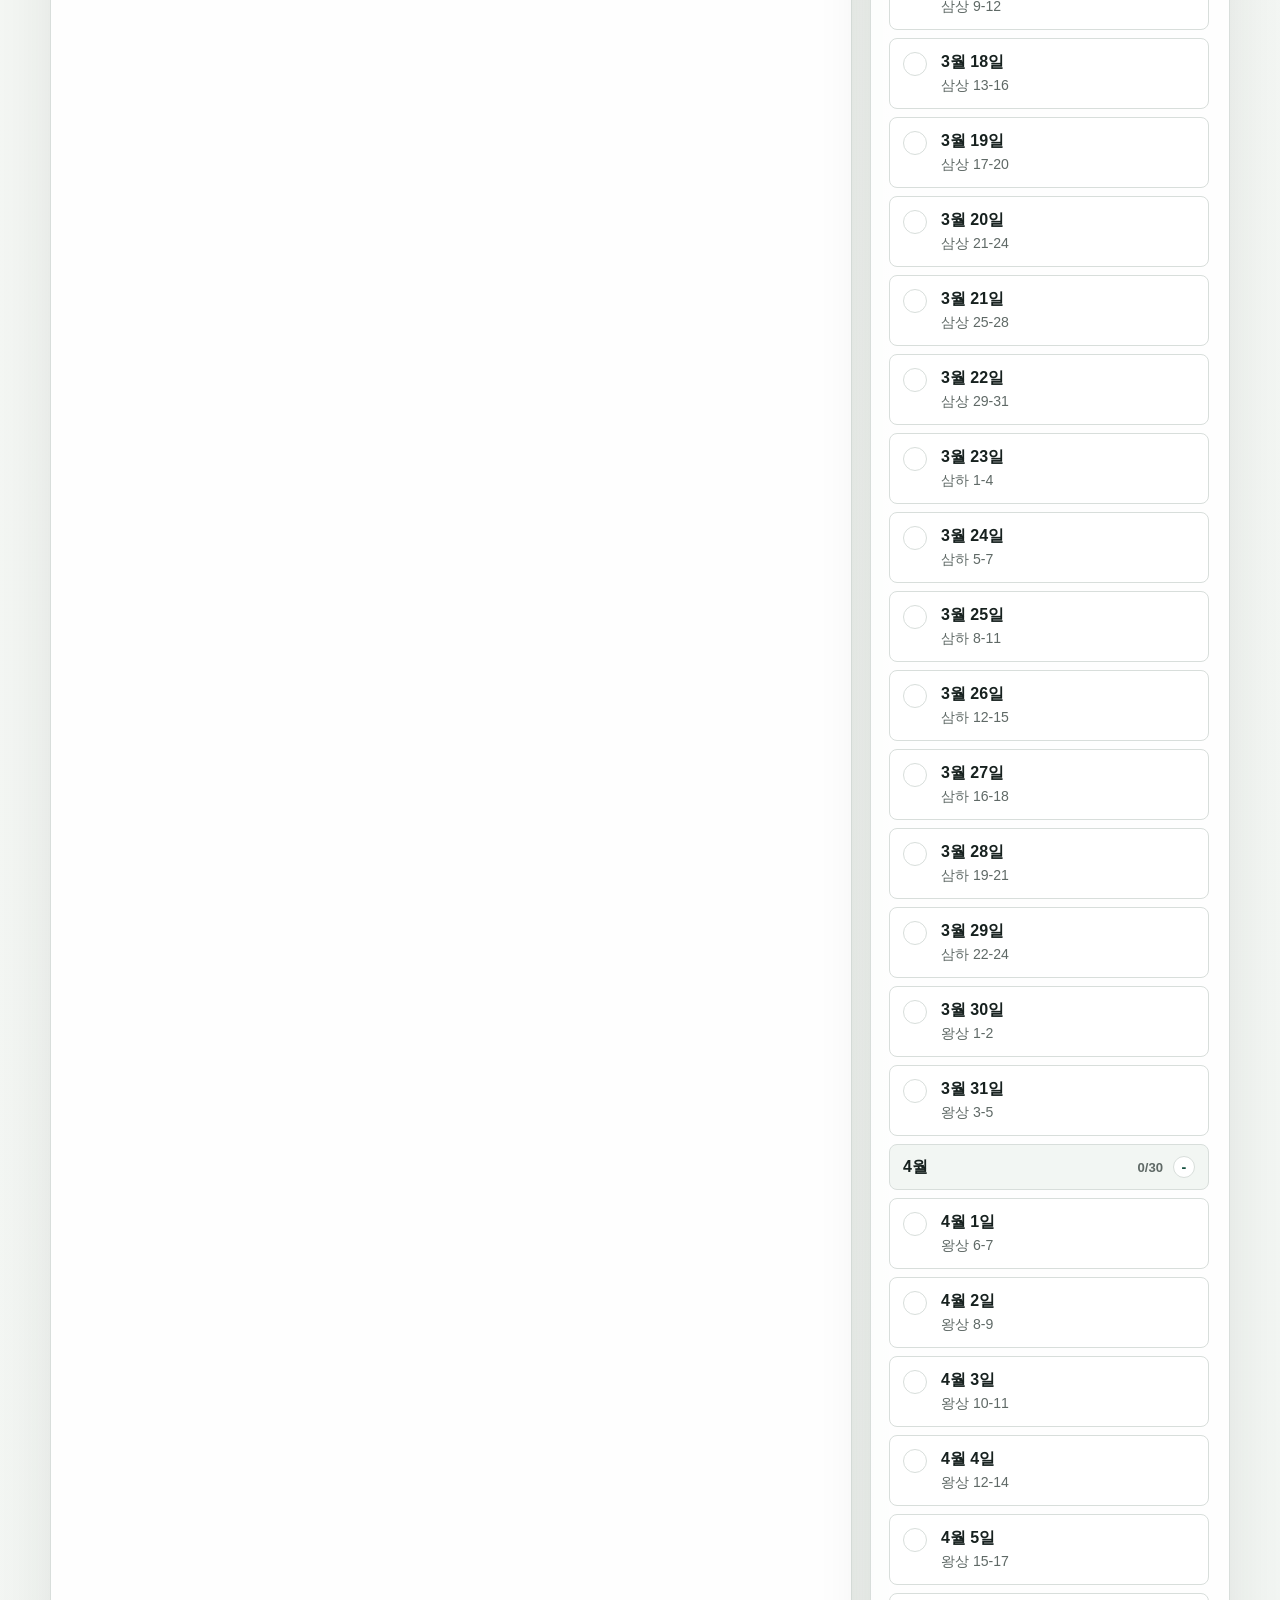
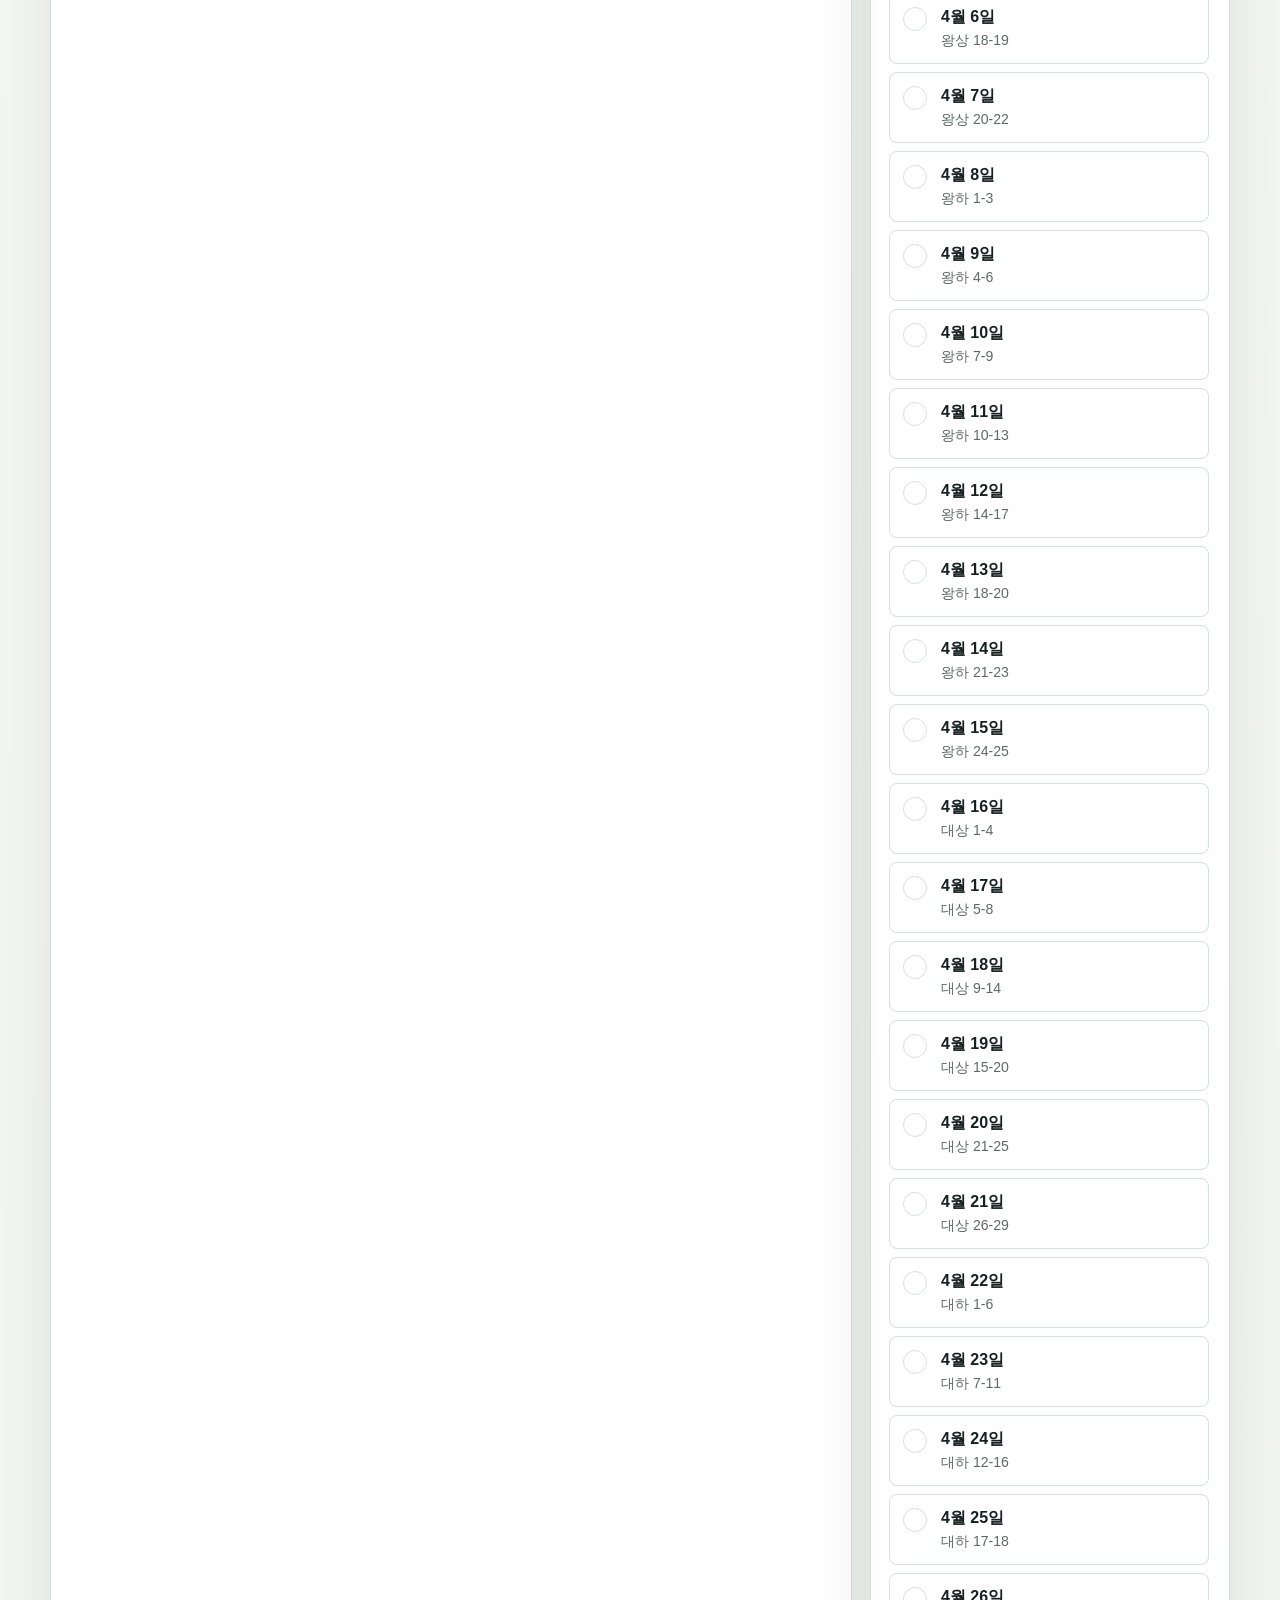
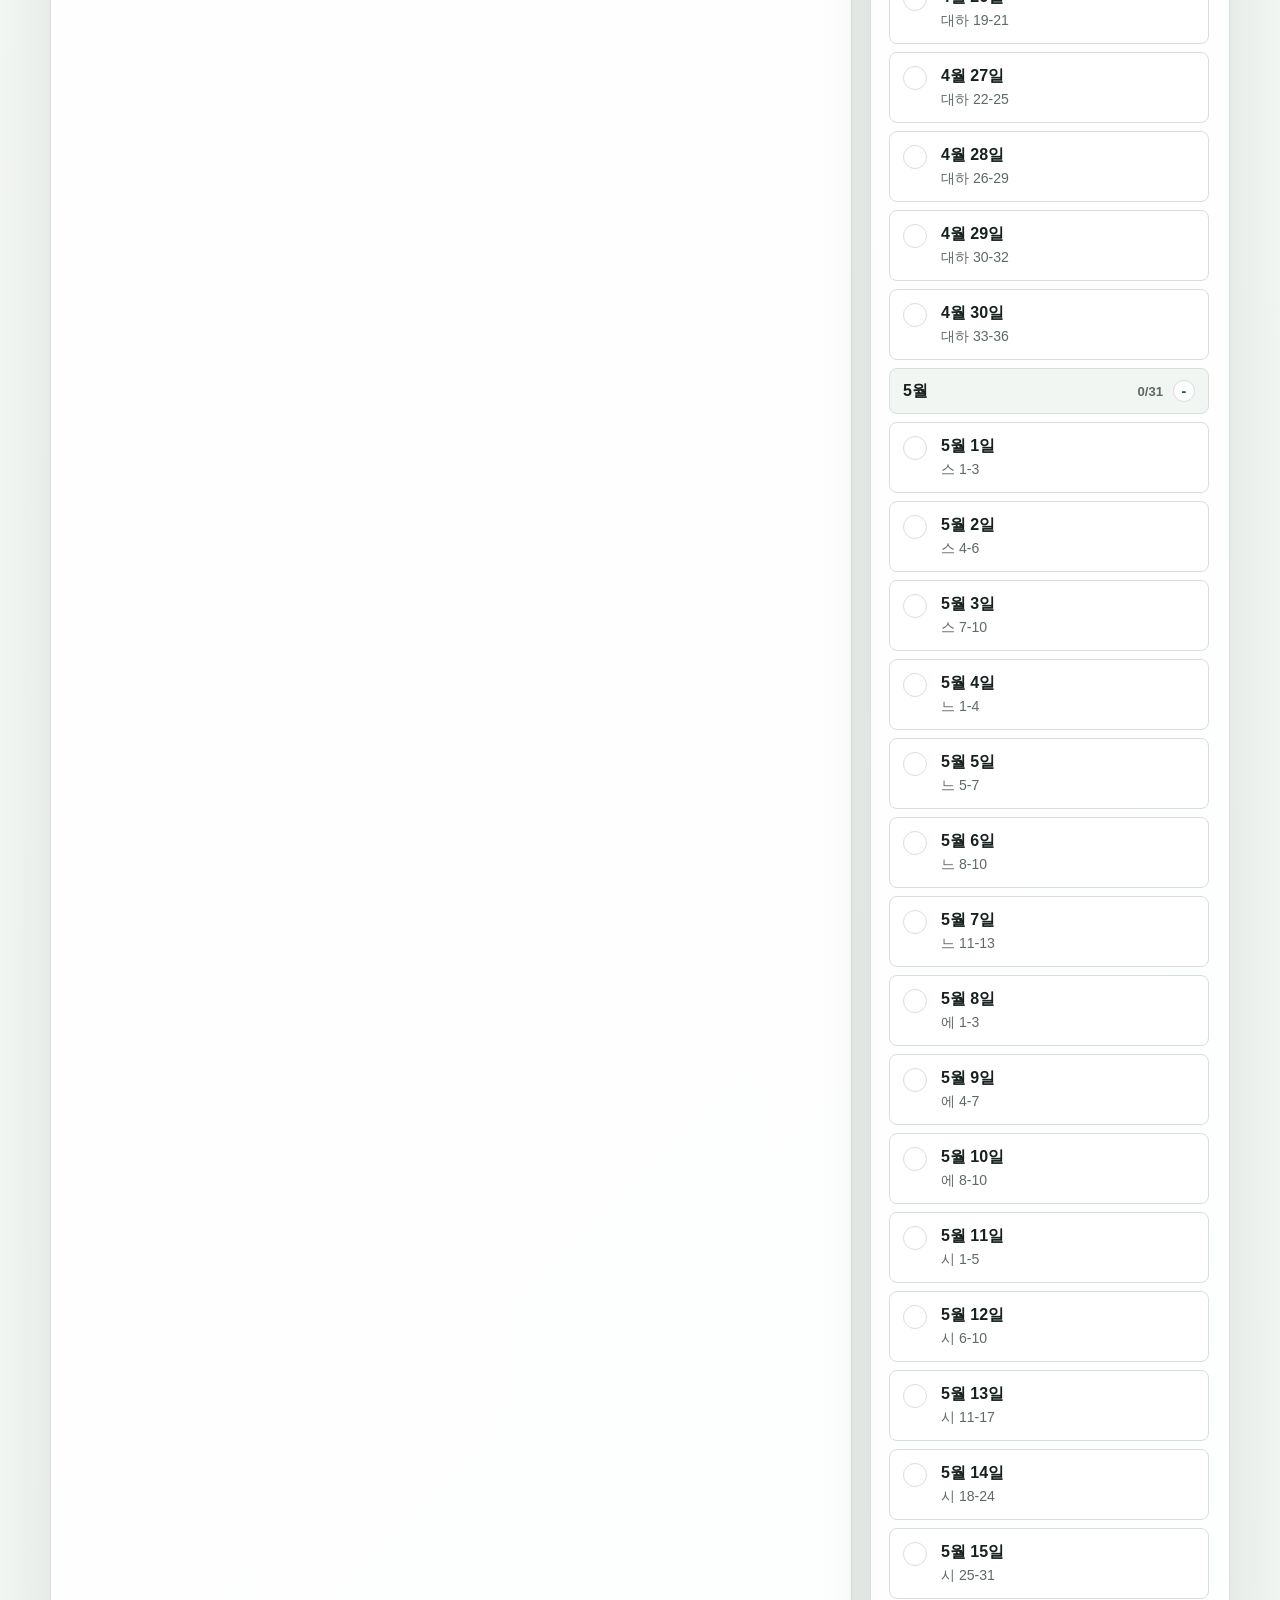
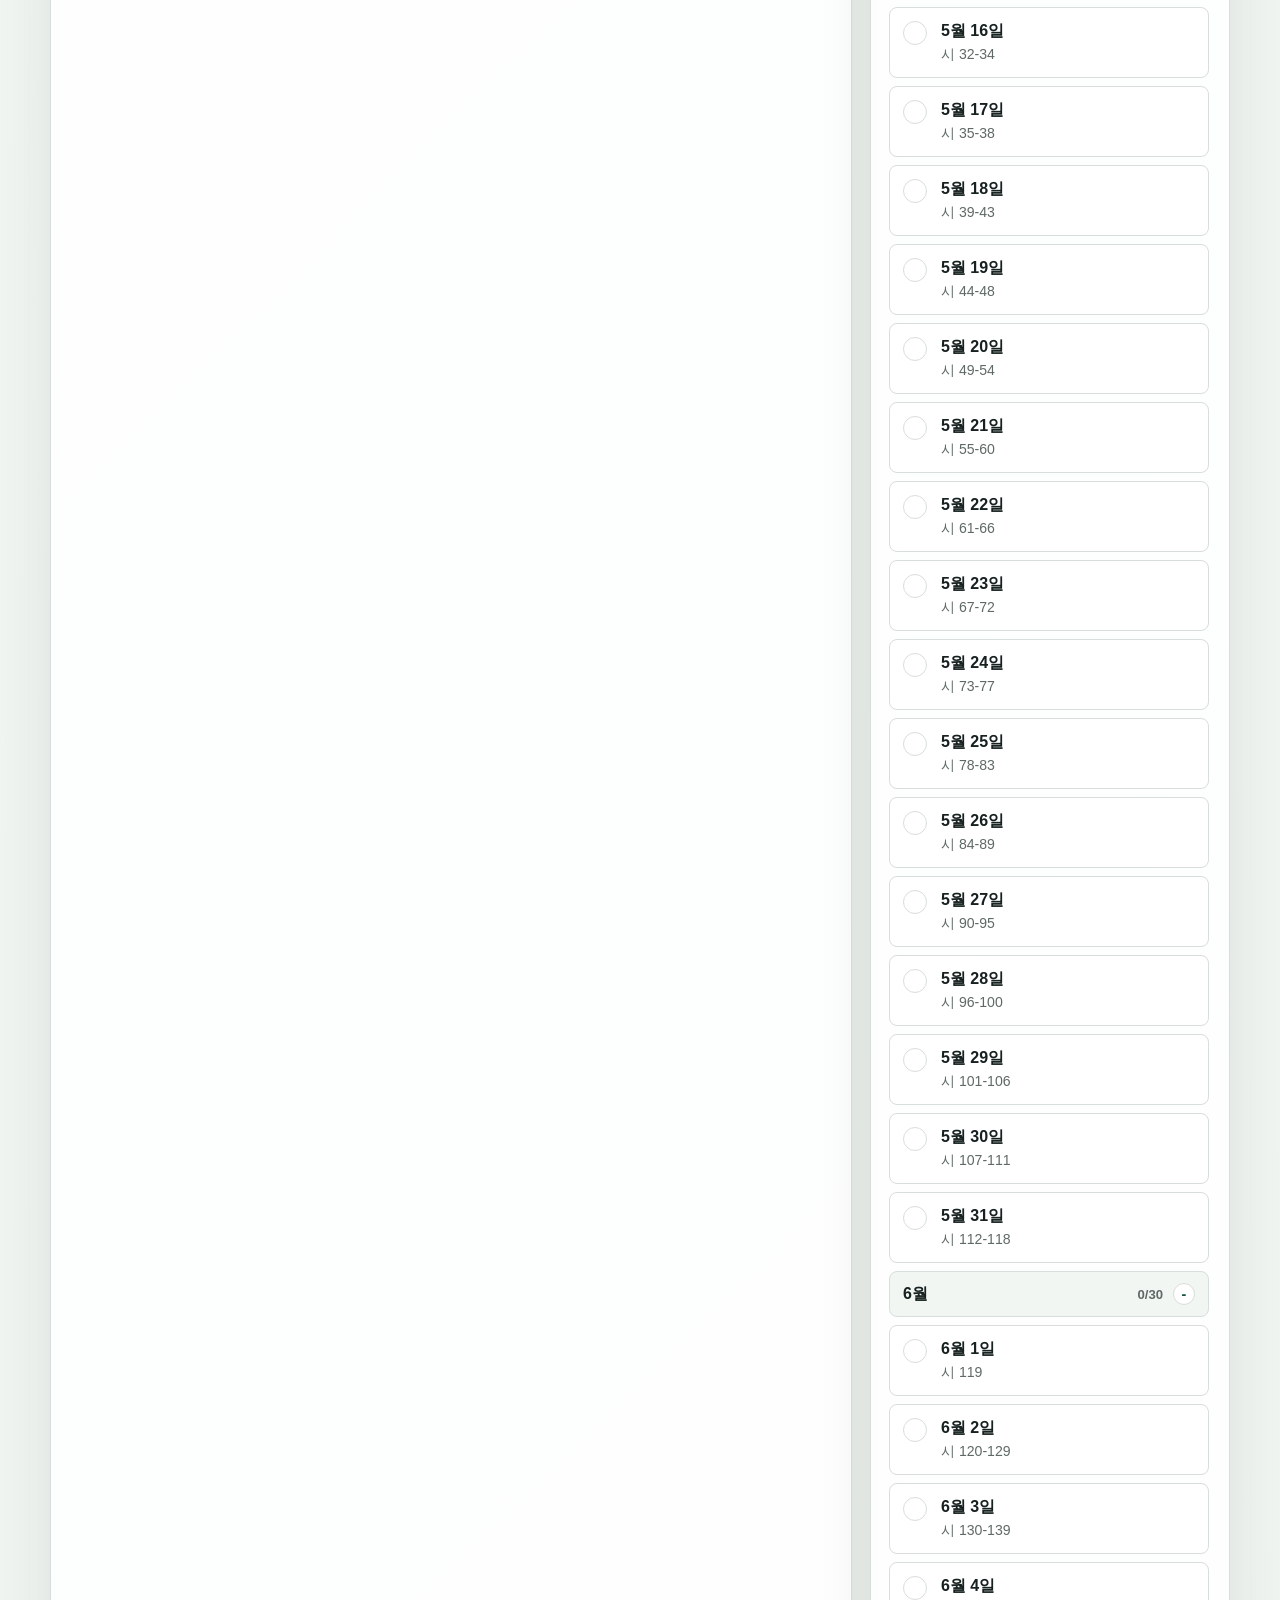
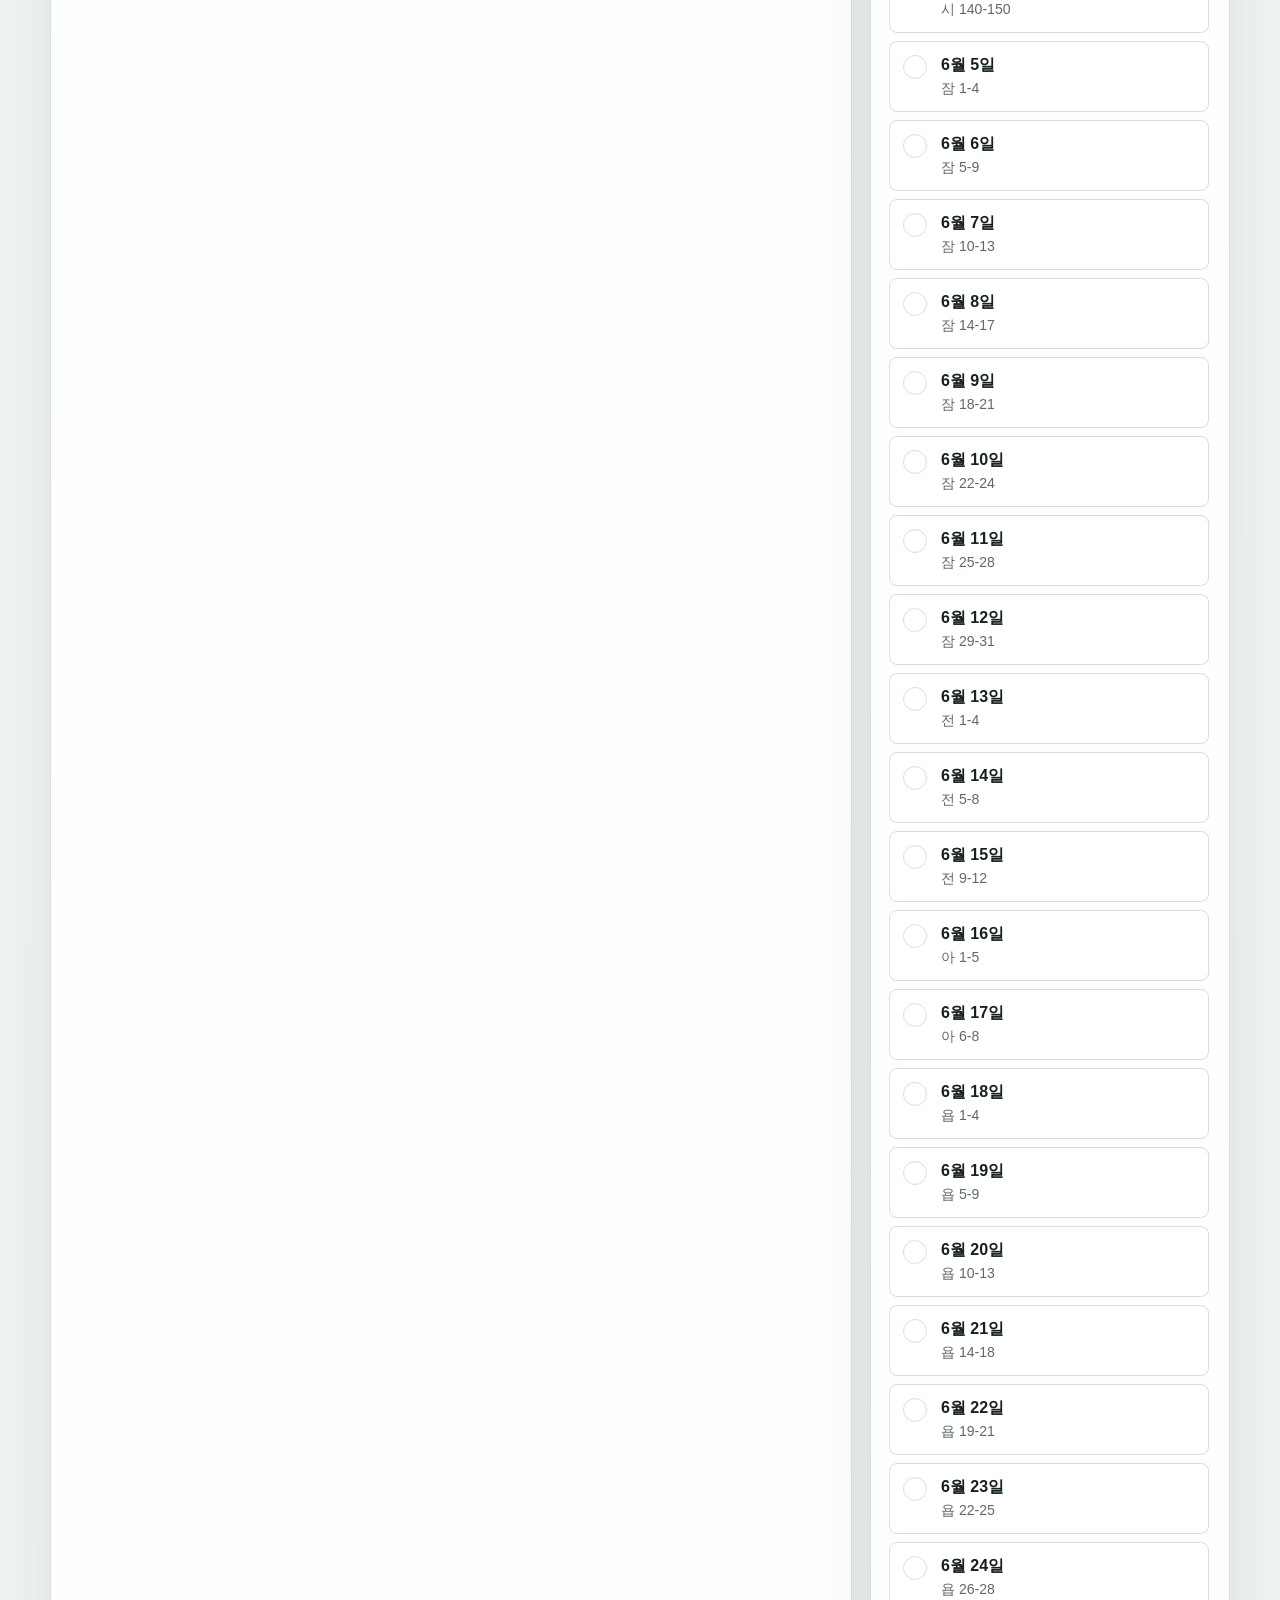
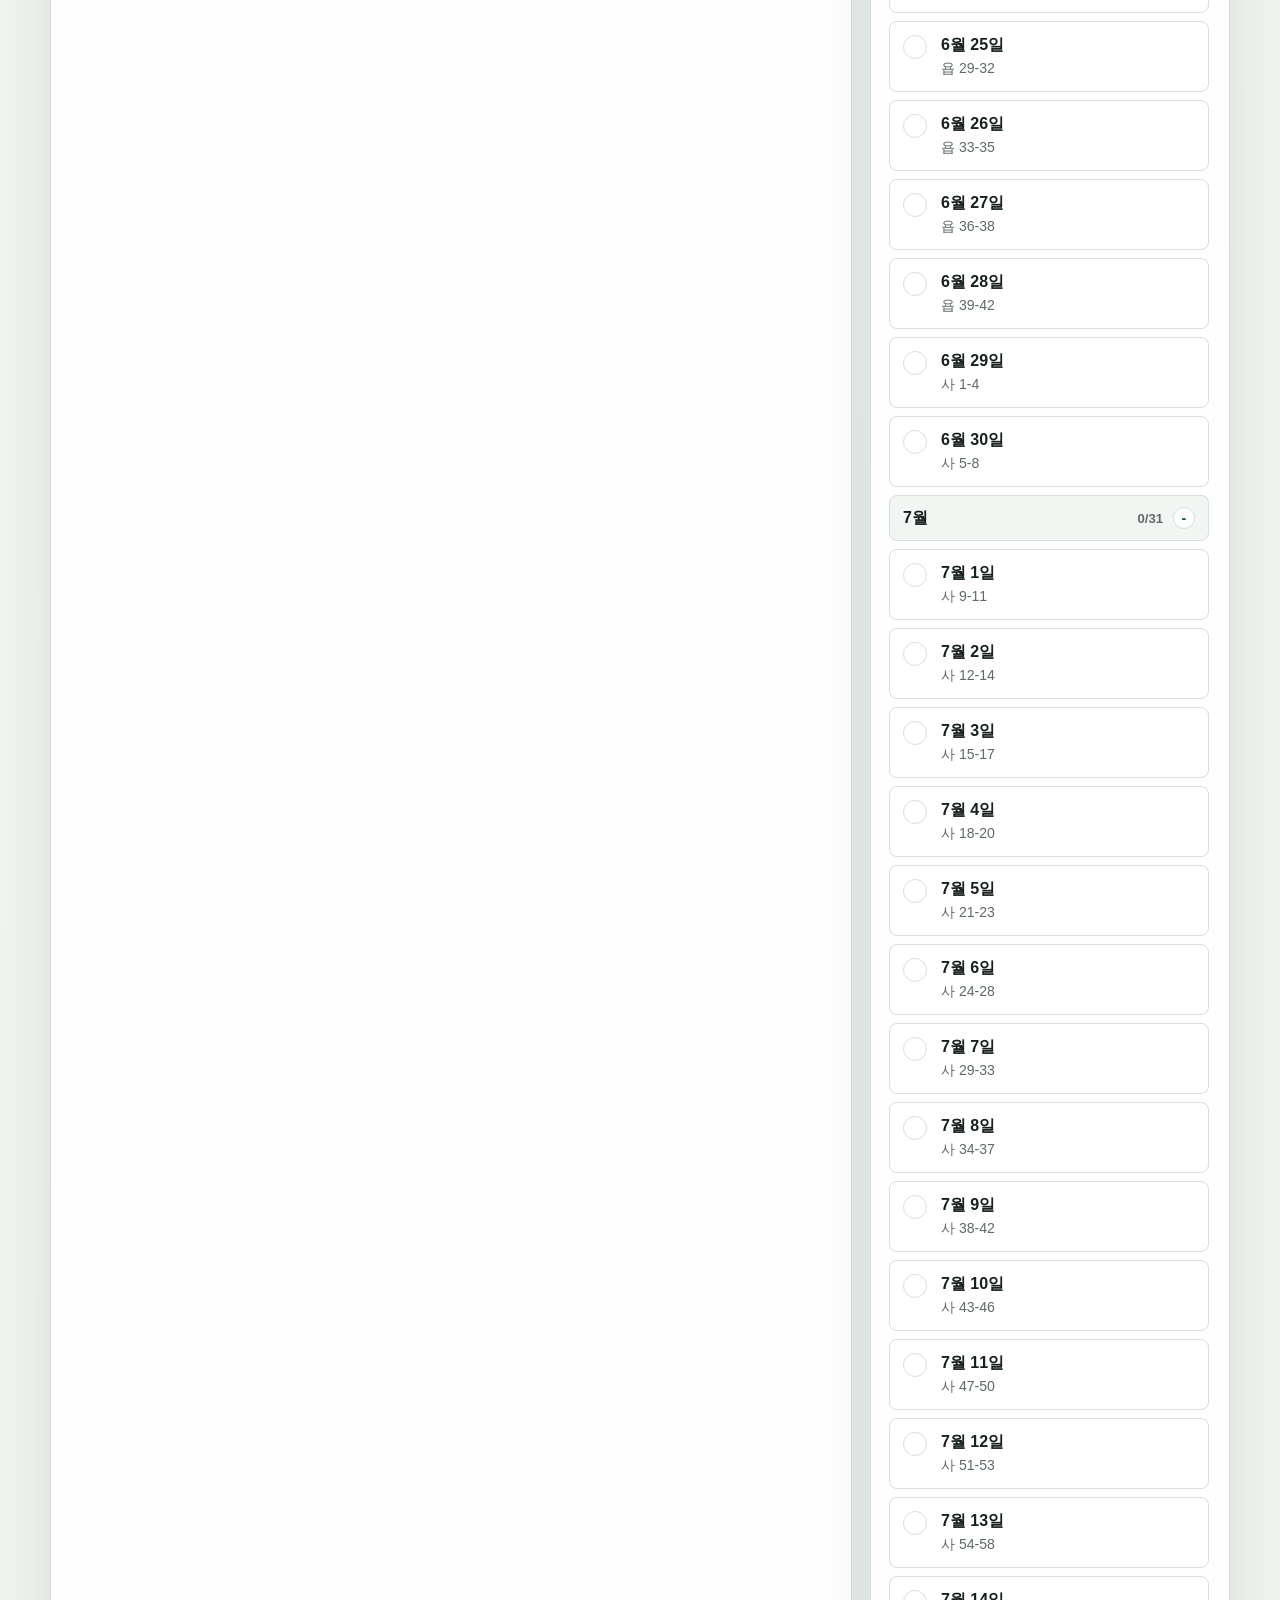
==== commit 2bf4ef80: "Add files via upload" ====
--- a/deploy-ready/index.html
+++ b/deploy-ready/index.html
@@ -10,7 +10,7 @@
     <link rel="manifest" href="./manifest.webmanifest" />
     <link rel="icon" href="./icon.svg" type="image/svg+xml" />
     <link rel="apple-touch-icon" href="./icon.svg" />
-    <link rel="stylesheet" href="./styles.css?v=6" />
+    <link rel="stylesheet" href="./styles.css?v=8" />
   </head>
   <body>
     <main class="app-shell">
@@ -97,8 +97,8 @@
       </form>
     </dialog>
 
-    <script src="./videos.js?v=6"></script>
-    <script src="./app.js?v=6"></script>
+    <script src="./videos.js?v=8"></script>
+    <script src="./app.js?v=8"></script>
     <script>
       if ("serviceWorker" in navigator) {
         navigator.serviceWorker.getRegistrations().then((registrations) => {
--- a/deploy-ready/styles.css
+++ b/deploy-ready/styles.css
@@ -252,6 +252,51 @@
   padding-right: 2px;
 }
 
+.month-section {
+  display: grid;
+  gap: 8px;
+}
+
+.month-toggle {
+  width: 100%;
+  border: 1px solid var(--line);
+  border-radius: 8px;
+  background: #f2f6f3;
+  color: var(--ink);
+  padding: 11px 13px;
+  display: grid;
+  grid-template-columns: 1fr auto auto;
+  gap: 10px;
+  align-items: center;
+  text-align: left;
+  font-weight: 900;
+  cursor: pointer;
+}
+
+.month-toggle small {
+  color: var(--muted);
+  font-size: 0.82rem;
+  font-weight: 800;
+}
+
+.month-indicator {
+  width: 22px;
+  height: 22px;
+  display: grid;
+  place-items: center;
+  border-radius: 999px;
+  background: var(--panel);
+  border: 1px solid var(--line);
+  color: var(--accent-dark);
+  font-size: 0.9rem;
+  line-height: 1;
+}
+
+.month-list {
+  display: grid;
+  gap: 8px;
+}
+
 .day-item {
   width: 100%;
   text-align: left;
@@ -262,7 +307,6 @@
   display: grid;
   grid-template-columns: 28px 1fr;
   gap: 10px;
-  cursor: pointer;
 }
 
 .day-item[aria-current="true"] {
@@ -278,6 +322,15 @@
   border-radius: 999px;
   border: 1px solid var(--line);
   color: transparent;
+  background: var(--panel);
+  cursor: pointer;
+  user-select: none;
+}
+
+.check:focus-visible,
+.day-open:focus-visible {
+  outline: 3px solid rgba(31, 111, 91, 0.24);
+  outline-offset: 2px;
 }
 
 .day-item.done .check {
@@ -290,12 +343,22 @@
   background: #fbfaf5;
 }
 
-.day-item strong,
-.day-item span {
+.day-open {
+  width: 100%;
+  border: 0;
+  background: transparent;
+  padding: 0;
+  color: inherit;
+  text-align: left;
+  cursor: pointer;
+}
+
+.day-open strong,
+.day-open span {
   display: block;
 }
 
-.day-item span {
+.day-open span {
   margin-top: 3px;
   color: var(--muted);
   font-size: 0.88rem;
